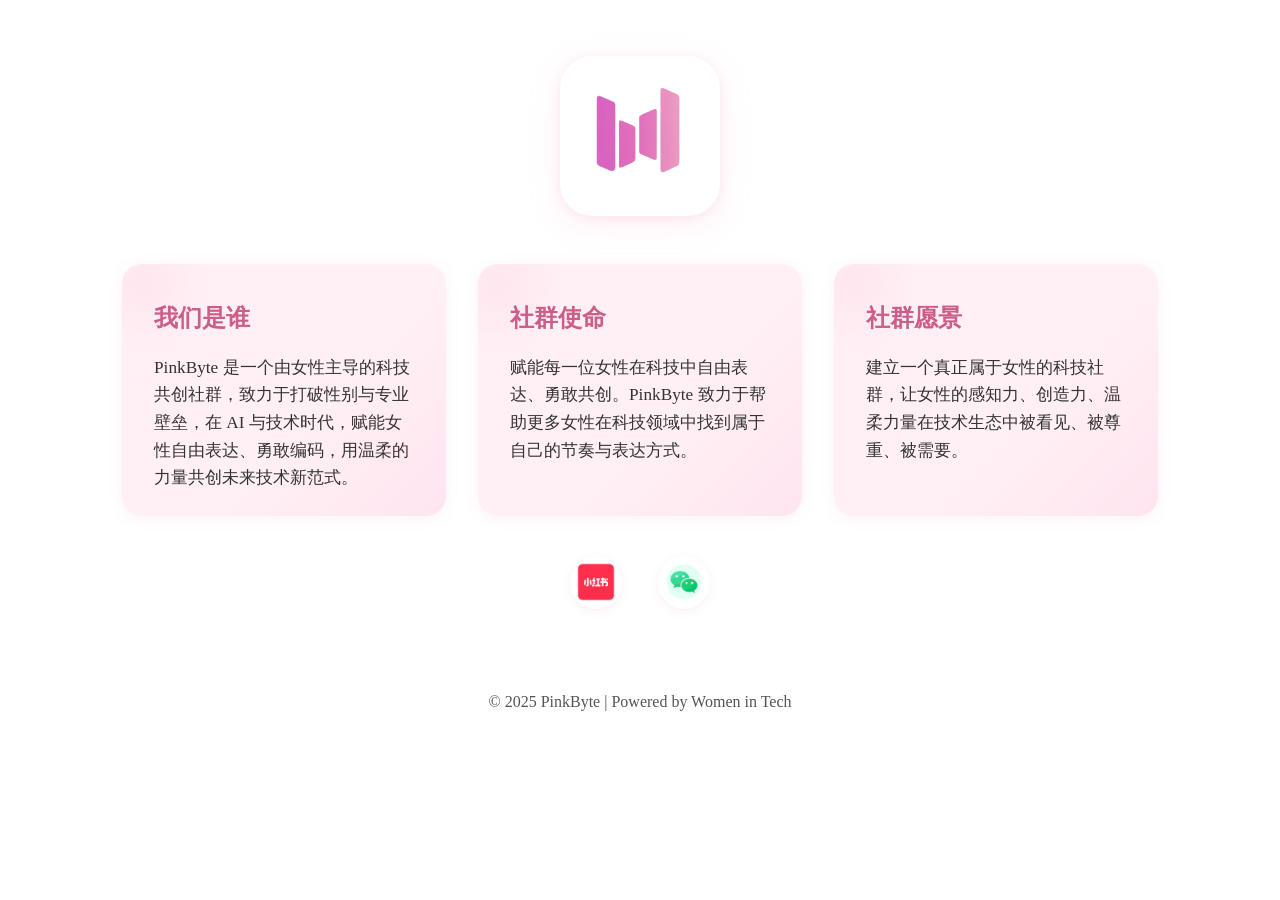
==== index.html @ 0d270187 "feat: 首页UI优化，卡片横排+社媒入口下移" ====
<!DOCTYPE html>
<html lang="zh">
<head>
  <meta charset="UTF-8" />
  <meta name="viewport" content="width=device-width, initial-scale=1.0" />
  <title>PinkByte 社群官网</title>
  <style>
    body, header, section, footer {
      background: #fff !important;
    }
    body {
      margin: 0;
      font-family: -apple-system, BlinkMacSystemFont, 'Segoe UI', Roboto, Oxygen;
      background-color: #fff0f5;
      color: #333;
      line-height: 1.6;
    }
    header {
      background: linear-gradient(to right, #ff9eb5, #ffa7c4);
      color: white;
      padding: 3rem 2rem;
      text-align: center;
    }
    header h1 {
      font-size: 2.5rem;
      margin-bottom: 1rem;
    }
    section {
      max-width: 800px;
      margin: 3rem auto;
      padding: 0 2rem;
    }
    h2 {
      color: #cc5e89;
      font-size: 1.75rem;
      margin-top: 2.5rem;
    }
    p {
      margin: 1rem 0;
    }
    ul {
      margin-left: 1.2rem;
      list-style-type: disc;
    }
    footer {
      background: #f6dbe5;
      text-align: center;
      padding: 2rem;
      color: #555;
    }
    .header-left {
      display: flex;
      align-items: center;
      margin-left: 2.5rem;
    }
    .logo {
      height: 72px;
      width: 72px;
      border-radius: 16px;
      background: #fff;
      box-shadow: 0 2px 8px rgba(255, 158, 181, 0.15);
    }
    .social-icons {
      display: flex;
      gap: 0.6rem;
    }
    .icon-btn {
      background: #fff;
      border: none;
      padding: 0.4rem;
      cursor: pointer;
      border-radius: 50%;
      box-shadow: 0 2px 8px rgba(204,94,137,0.10);
      transition: background 0.2s, box-shadow 0.2s;
    }
    .icon-btn:hover {
      background: #ffe4ef;
      box-shadow: 0 4px 16px rgba(204,94,137,0.18);
    }
    .icon-img {
      width: 40px;
      height: 40px;
      display: block;
    }
    .header-title {
      margin-left: 120px;
      text-align: left;
    }
    @media (max-width: 600px) {
      .header-title {
        margin-left: 0;
        text-align: center;
      }
      .header-left {
        margin-left: 0;
        justify-content: center;
        margin-bottom: 1rem;
      }
    }
    .popup {
      position: fixed;
      z-index: 9999;
      left: 0; top: 0; right: 0; bottom: 0;
      background: rgba(0,0,0,0.3);
      display: flex;
      align-items: center;
      justify-content: center;
    }
    .popup-content {
      background: #fff;
      border-radius: 12px;
      padding: 2rem 1.5rem 1.5rem 1.5rem;
      box-shadow: 0 4px 24px rgba(204,94,137,0.12);
      position: relative;
      min-width: 220px;
      max-width: 90vw;
    }
    .close-btn {
      position: absolute;
      right: 1rem;
      top: 1rem;
      font-size: 1.5rem;
      color: #cc5e89;
      cursor: pointer;
      font-weight: bold;
    }
    .floating-social {
      position: fixed;
      right: 2.2rem;
      bottom: 2.2rem;
      display: flex;
      flex-direction: column;
      gap: 1.2rem;
      z-index: 10000;
    }
    .logo-center {
      display: flex;
      justify-content: center;
      align-items: center;
      margin-top: 3.5rem;
      margin-bottom: 2.5rem;
    }
    .logo-main {
      width: 160px;
      height: 160px;
      border-radius: 32px;
      box-shadow: 0 8px 32px rgba(255, 158, 181, 0.18), 0 1.5px 8px rgba(204,94,137,0.10);
      background: #fff;
      transition: transform 0.5s cubic-bezier(.23,1.02,.64,1), box-shadow 0.5s;
    }
    .logo-main:hover {
      transform: scale(1.08) rotate(-6deg);
      box-shadow: 0 16px 48px rgba(255, 158, 181, 0.28), 0 4px 16px rgba(204,94,137,0.18);
    }
    .card-grid {
      display: flex;
      gap: 2rem;
      justify-content: center;
      flex-wrap: nowrap;
      margin: 0 auto 2.5rem auto;
      max-width: 1100px;
    }
    @media (max-width: 1100px) {
      .card-grid {
        flex-wrap: wrap;
      }
    }
    @media (max-width: 900px) {
      .card-grid {
        flex-direction: column;
        align-items: center;
        gap: 1.5rem;
      }
      .info-card {
        max-width: 95vw;
      }
    }
    .social-row {
      display: flex;
      justify-content: center;
      gap: 2.2rem;
      margin-top: 2.5rem;
      margin-bottom: 1.5rem;
    }
    .social-row .icon-btn {
      background: #fff;
      border: none;
      padding: 0.4rem;
      cursor: pointer;
      border-radius: 50%;
      box-shadow: 0 2px 8px rgba(204,94,137,0.10);
      transition: background 0.2s, box-shadow 0.2s;
    }
    .social-row .icon-btn:hover {
      background: #ffe4ef;
      box-shadow: 0 4px 16px rgba(204,94,137,0.18);
    }
    .social-row .icon-img {
      width: 40px;
      height: 40px;
      display: block;
    }
    .floating-social { display: none !important; }
    .info-card {
      background: linear-gradient(135deg, #fff0f5 60%, #ffe4ef 100%);
      border-radius: 20px;
      box-shadow: 0 2px 16px rgba(204,94,137,0.08);
      padding: 2.2rem 2rem 1.5rem 2rem;
      min-width: 260px;
      max-width: 340px;
      flex: 1 1 280px;
      transition: transform 0.35s cubic-bezier(.23,1.02,.64,1), box-shadow 0.35s;
      position: relative;
      overflow: hidden;
      cursor: pointer;
    }
    .info-card::before {
      content: '';
      position: absolute;
      left: -40px; top: -40px;
      width: 120px; height: 120px;
      background: radial-gradient(circle, #ffb6d5 0%, transparent 80%);
      opacity: 0.18;
      z-index: 0;
    }
    .info-card:hover {
      transform: translateY(-12px) scale(1.04) rotate(-1deg);
      box-shadow: 0 8px 32px rgba(204,94,137,0.16);
    }
    .info-card h2 {
      color: #cc5e89;
      font-size: 1.5rem;
      margin-top: 0;
      margin-bottom: 1rem;
      z-index: 1;
      position: relative;
    }
    .info-card p {
      margin: 0;
      font-size: 1.08rem;
      z-index: 1;
      position: relative;
    }
  </style>
</head>
<body>
  <div class="logo-center">
    <img src="img/logo.png" alt="PinkByte Logo" class="logo-main" />
  </div>
  <section>
    <div class="card-grid">
      <div class="info-card">
        <h2>我们是谁</h2>
        <p>PinkByte 是一个由女性主导的科技共创社群，致力于打破性别与专业壁垒，在 AI 与技术时代，赋能女性自由表达、勇敢编码，用温柔的力量共创未来技术新范式。</p>
      </div>
      <div class="info-card">
        <h2>社群使命</h2>
        <p>赋能每一位女性在科技中自由表达、勇敢共创。PinkByte 致力于帮助更多女性在科技领域中找到属于自己的节奏与表达方式。</p>
      </div>
      <div class="info-card">
        <h2>社群愿景</h2>
        <p>建立一个真正属于女性的科技社群，让女性的感知力、创造力、温柔力量在技术生态中被看见、被尊重、被需要。</p>
      </div>
    </div>
    <div class="social-row">
      <button class="icon-btn" id="btn-rednote" title="小红书">
        <img src="img/rednote.png" alt="小红书" class="icon-img" />
      </button>
      <button class="icon-btn" id="btn-wechat" title="微信社群">
        <img src="img/wechat.png" alt="微信" class="icon-img" />
      </button>
    </div>
  </section>
  <footer>
    &copy; 2025 PinkByte | Powered by Women in Tech
  </footer>

  <!-- 弹窗结构 -->
  <div id="popup" class="popup" style="display:none;">
    <div class="popup-content">
      <span class="close-btn" id="popup-close">&times;</span>
      <img id="popup-img" src="" alt="社交二维码" style="max-width: 300px; max-height: 300px; display: block; margin: 0 auto;" />
    </div>
  </div>

  <script>
    // 社交图标点击弹窗逻辑
    const btnRednote = document.getElementById('btn-rednote');
    const btnWeChat = document.getElementById('btn-wechat');
    const popup = document.getElementById('popup');
    const popupImg = document.getElementById('popup-img');
    const popupClose = document.getElementById('popup-close');

    btnRednote.onclick = function() {
      popupImg.src = 'img/rednote_qr_placeholder.png'; // 小红书二维码占位图
      popup.style.display = 'block';
    };
    btnWeChat.onclick = function() {
      popupImg.src = 'img/wechat_qr_placeholder.png'; // 微信二维码占位图
      popup.style.display = 'block';
    };
    popupClose.onclick = function() {
      popup.style.display = 'none';
      popupImg.src = '';
    };
    window.onclick = function(event) {
      if (event.target === popup) {
        popup.style.display = 'none';
        popupImg.src = '';
      }
    };
  </script>
</body>
</html>
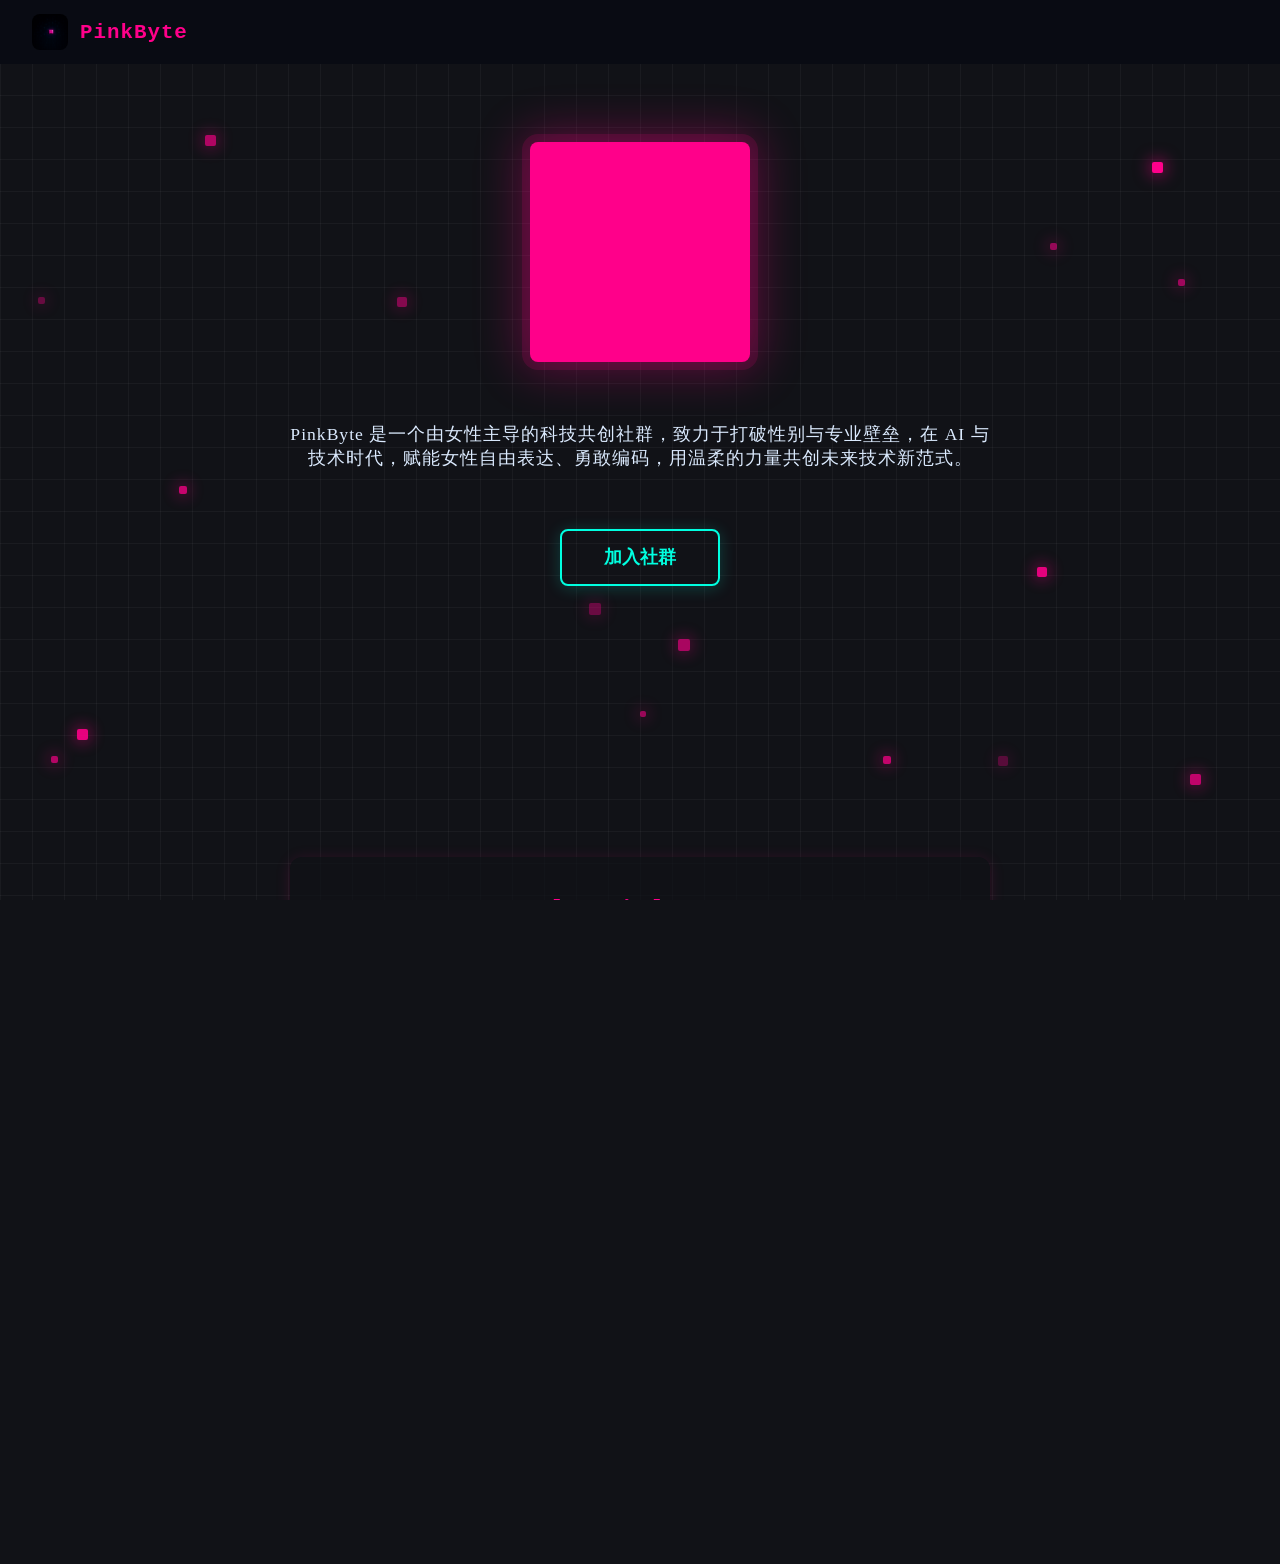
==== commit cef25278: "chore: 目录结构调整与最新内容同步" ====
--- a/index.html
+++ b/index.html
@@ -1,315 +1,263 @@
 <!DOCTYPE html>
 <html lang="zh">
 <head>
-  <meta charset="UTF-8" />
-  <meta name="viewport" content="width=device-width, initial-scale=1.0" />
-  <title>PinkByte 社群官网</title>
+  <meta charset="UTF-8">
+  <meta name="viewport" content="width=device-width, initial-scale=1.0">
+  <title>PinkByte · 女性开发者社群</title>
+  <link rel="stylesheet" href="assets/css/main.css">
   <style>
-    body, header, section, footer {
-      background: #fff !important;
-    }
-    body {
-      margin: 0;
-      font-family: -apple-system, BlinkMacSystemFont, 'Segoe UI', Roboto, Oxygen;
-      background-color: #fff0f5;
-      color: #333;
-      line-height: 1.6;
-    }
-    header {
-      background: linear-gradient(to right, #ff9eb5, #ffa7c4);
-      color: white;
-      padding: 3rem 2rem;
-      text-align: center;
-    }
-    header h1 {
-      font-size: 2.5rem;
-      margin-bottom: 1rem;
-    }
-    section {
-      max-width: 800px;
-      margin: 3rem auto;
-      padding: 0 2rem;
-    }
-    h2 {
-      color: #cc5e89;
-      font-size: 1.75rem;
-      margin-top: 2.5rem;
-    }
-    p {
-      margin: 1rem 0;
-    }
-    ul {
-      margin-left: 1.2rem;
-      list-style-type: disc;
-    }
-    footer {
-      background: #f6dbe5;
-      text-align: center;
-      padding: 2rem;
-      color: #555;
-    }
-    .header-left {
+    body, html {
+      height: 100%;
+      min-height: 100vh;
+      background: #111217;
+      color: #fff;
+      position: relative;
+      overflow-x: hidden;
+    }
+    .pixel-bg {
+      position: fixed;
+      left: 0; top: 0; width: 100vw; height: 100vh;
+      z-index: 0;
+      pointer-events: none;
+      background:
+        linear-gradient(0deg, rgba(255,255,255,0.04) 1px, transparent 1px),
+        linear-gradient(90deg, rgba(255,255,255,0.04) 1px, transparent 1px);
+      background-size: 32px 32px;
+    }
+    .pixel-dot {
+      position: absolute;
+      width: 10px; height: 10px;
+      background: #ff008a;
+      border-radius: 2px;
+      box-shadow: 0 0 16px 2px #ff008a88;
+      z-index: 1;
+    }
+    .main-container {
+      position: relative;
+      z-index: 2;
+      min-height: 100vh;
+      display: flex;
+      flex-direction: column;
+    }
+    .topbar {
+      width: 100vw;
       display: flex;
       align-items: center;
-      margin-left: 2.5rem;
-    }
-    .logo {
-      height: 72px;
-      width: 72px;
-      border-radius: 16px;
+      justify-content: space-between;
+      padding: 0 2.5vw;
+      height: 64px;
+      background: rgba(10,12,20,0.98);
+      font-family: 'JetBrains Mono', 'Consolas', 'Menlo', monospace;
+      font-size: 1.2rem;
+      letter-spacing: 1px;
+      box-sizing: border-box;
+    }
+    .brand {
+      display: flex;
+      align-items: center;
+      font-weight: 700;
+      color: #ff008a;
+      font-size: 1.3rem;
+    }
+    .brand img {
+      height: 36px;
+      width: 36px;
+      border-radius: 8px;
+      margin-right: 12px;
       background: #fff;
-      box-shadow: 0 2px 8px rgba(255, 158, 181, 0.15);
-    }
-    .social-icons {
-      display: flex;
-      gap: 0.6rem;
-    }
-    .icon-btn {
-      background: #fff;
-      border: none;
-      padding: 0.4rem;
-      cursor: pointer;
-      border-radius: 50%;
-      box-shadow: 0 2px 8px rgba(204,94,137,0.10);
-      transition: background 0.2s, box-shadow 0.2s;
-    }
-    .icon-btn:hover {
-      background: #ffe4ef;
-      box-shadow: 0 4px 16px rgba(204,94,137,0.18);
-    }
-    .icon-img {
-      width: 40px;
-      height: 40px;
-      display: block;
-    }
-    .header-title {
-      margin-left: 120px;
-      text-align: left;
-    }
-    @media (max-width: 600px) {
-      .header-title {
-        margin-left: 0;
-        text-align: center;
-      }
-      .header-left {
-        margin-left: 0;
-        justify-content: center;
-        margin-bottom: 1rem;
-      }
-    }
-    .popup {
-      position: fixed;
-      z-index: 9999;
-      left: 0; top: 0; right: 0; bottom: 0;
-      background: rgba(0,0,0,0.3);
-      display: flex;
+    }
+    .menu {
+      display: flex;
+      gap: 2.5vw;
+      font-size: 1rem;
+    }
+    .menu a {
+      color: #fff;
+      text-decoration: none;
+      opacity: 0.85;
+      transition: color 0.2s, opacity 0.2s;
+      font-weight: 500;
+    }
+    .menu a:hover {
+      color: #ff008a;
+      opacity: 1;
+    }
+    .center {
+      flex: 1;
+      display: flex;
+      flex-direction: column;
       align-items: center;
       justify-content: center;
-    }
-    .popup-content {
+      min-height: 600px;
+      position: relative;
+      z-index: 2;
+    }
+    .pixel-square {
+      width: 220px;
+      height: 220px;
+      background: #ff008a;
+      margin-bottom: 2.5rem;
+      border-radius: 8px;
+      box-shadow: 0 0 48px 8px #ff008a55, 0 0 0 8px #ff008a22;
+      animation: pixelFloat 3.2s ease-in-out infinite alternate;
+    }
+    @keyframes pixelFloat {
+      0% {
+        transform: scale(1) rotate(0deg);
+        box-shadow: 0 0 48px 8px #ff008a55, 0 0 0 8px #ff008a22;
+      }
+      40% {
+        transform: scale(1.04) rotate(-2deg);
+        box-shadow: 0 0 64px 16px #ff008a99, 0 0 0 12px #ff008a33;
+      }
+      60% {
+        transform: scale(0.98) rotate(1.5deg);
+        box-shadow: 0 0 40px 6px #ff008a44, 0 0 0 6px #ff008a22;
+      }
+      100% {
+        transform: scale(1.03) rotate(-1.5deg);
+        box-shadow: 0 0 56px 12px #ff008a77, 0 0 0 10px #ff008a22;
+      }
+    }
+    .main-title {
+      font-size: 2.8rem;
+      font-weight: 800;
+      letter-spacing: 2px;
+      margin-bottom: 1.2rem;
+      color: #fff;
+      text-shadow: 0 2px 16px #ff008a33;
+      font-family: 'JetBrains Mono', 'Consolas', 'Menlo', monospace;
+    }
+    .main-title span {
+      color: #ff008a;
+      margin: 0 1.2rem;
+    }
+    .subtitle {
+      font-size: 1.1rem;
+      color: #dbeafe;
+      margin-bottom: 2.5rem;
+      font-weight: 400;
+      letter-spacing: 1px;
+      text-align: center;
+      max-width: 700px;
+    }
+    .btn-group {
+      display: flex;
+      gap: 2rem;
+      margin-top: 1.2rem;
+    }
+    .btn {
+      padding: 0.9rem 2.5rem;
+      font-size: 1.1rem;
+      font-weight: 700;
+      border-radius: 8px;
+      border: 2px solid #ff008a;
+      background: #ff008a;
+      color: #fff;
+      cursor: pointer;
+      transition: background 0.2s, color 0.2s, border 0.2s;
+      box-shadow: 0 2px 16px #ff008a33;
+    }
+    .btn:hover {
       background: #fff;
-      border-radius: 12px;
-      padding: 2rem 1.5rem 1.5rem 1.5rem;
-      box-shadow: 0 4px 24px rgba(204,94,137,0.12);
-      position: relative;
-      min-width: 220px;
-      max-width: 90vw;
-    }
-    .close-btn {
-      position: absolute;
-      right: 1rem;
-      top: 1rem;
-      font-size: 1.5rem;
-      color: #cc5e89;
-      cursor: pointer;
-      font-weight: bold;
-    }
-    .floating-social {
-      position: fixed;
-      right: 2.2rem;
-      bottom: 2.2rem;
-      display: flex;
-      flex-direction: column;
-      gap: 1.2rem;
-      z-index: 10000;
-    }
-    .logo-center {
-      display: flex;
-      justify-content: center;
-      align-items: center;
-      margin-top: 3.5rem;
-      margin-bottom: 2.5rem;
-    }
-    .logo-main {
-      width: 160px;
-      height: 160px;
-      border-radius: 32px;
-      box-shadow: 0 8px 32px rgba(255, 158, 181, 0.18), 0 1.5px 8px rgba(204,94,137,0.10);
-      background: #fff;
-      transition: transform 0.5s cubic-bezier(.23,1.02,.64,1), box-shadow 0.5s;
-    }
-    .logo-main:hover {
-      transform: scale(1.08) rotate(-6deg);
-      box-shadow: 0 16px 48px rgba(255, 158, 181, 0.28), 0 4px 16px rgba(204,94,137,0.18);
-    }
-    .card-grid {
-      display: flex;
-      gap: 2rem;
-      justify-content: center;
-      flex-wrap: nowrap;
-      margin: 0 auto 2.5rem auto;
-      max-width: 1100px;
-    }
-    @media (max-width: 1100px) {
-      .card-grid {
-        flex-wrap: wrap;
-      }
+      color: #ff008a;
+      border-color: #fff;
+    }
+    .btn.secondary {
+      background: transparent;
+      color: #00ffe0;
+      border: 2px solid #00ffe0;
+      box-shadow: 0 2px 16px #00ffe033;
+    }
+    .btn.secondary:hover {
+      background: #00ffe0;
+      color: #111217;
+      border-color: #fff;
     }
     @media (max-width: 900px) {
-      .card-grid {
-        flex-direction: column;
-        align-items: center;
-        gap: 1.5rem;
-      }
-      .info-card {
-        max-width: 95vw;
-      }
-    }
-    .social-row {
-      display: flex;
-      justify-content: center;
-      gap: 2.2rem;
-      margin-top: 2.5rem;
-      margin-bottom: 1.5rem;
-    }
-    .social-row .icon-btn {
-      background: #fff;
-      border: none;
-      padding: 0.4rem;
-      cursor: pointer;
-      border-radius: 50%;
-      box-shadow: 0 2px 8px rgba(204,94,137,0.10);
-      transition: background 0.2s, box-shadow 0.2s;
-    }
-    .social-row .icon-btn:hover {
-      background: #ffe4ef;
-      box-shadow: 0 4px 16px rgba(204,94,137,0.18);
-    }
-    .social-row .icon-img {
-      width: 40px;
-      height: 40px;
-      display: block;
-    }
-    .floating-social { display: none !important; }
-    .info-card {
-      background: linear-gradient(135deg, #fff0f5 60%, #ffe4ef 100%);
-      border-radius: 20px;
-      box-shadow: 0 2px 16px rgba(204,94,137,0.08);
-      padding: 2.2rem 2rem 1.5rem 2rem;
-      min-width: 260px;
-      max-width: 340px;
-      flex: 1 1 280px;
-      transition: transform 0.35s cubic-bezier(.23,1.02,.64,1), box-shadow 0.35s;
-      position: relative;
-      overflow: hidden;
-      cursor: pointer;
-    }
-    .info-card::before {
-      content: '';
-      position: absolute;
-      left: -40px; top: -40px;
-      width: 120px; height: 120px;
-      background: radial-gradient(circle, #ffb6d5 0%, transparent 80%);
-      opacity: 0.18;
-      z-index: 0;
-    }
-    .info-card:hover {
-      transform: translateY(-12px) scale(1.04) rotate(-1deg);
-      box-shadow: 0 8px 32px rgba(204,94,137,0.16);
-    }
-    .info-card h2 {
-      color: #cc5e89;
-      font-size: 1.5rem;
-      margin-top: 0;
-      margin-bottom: 1rem;
-      z-index: 1;
-      position: relative;
-    }
-    .info-card p {
-      margin: 0;
-      font-size: 1.08rem;
-      z-index: 1;
-      position: relative;
+      .main-title { font-size: 2rem; }
+      .pixel-square { width: 140px; height: 140px; }
+      .btn-group { flex-direction: column; gap: 1rem; }
+    }
+    @media (max-width: 600px) {
+      .main-title { font-size: 1.2rem; }
+      .pixel-square { width: 80px; height: 80px; }
+      .center { min-height: 400px; }
+      .btn { font-size: 1rem; padding: 0.7rem 1.2rem; }
+      .topbar { font-size: 1rem; height: 48px; padding: 0 1vw; }
+      .brand img { height: 28px; width: 28px; margin-right: 6px; }
     }
   </style>
 </head>
 <body>
-  <div class="logo-center">
-    <img src="img/logo.png" alt="PinkByte Logo" class="logo-main" />
-  </div>
-  <section>
-    <div class="card-grid">
-      <div class="info-card">
-        <h2>我们是谁</h2>
-        <p>PinkByte 是一个由女性主导的科技共创社群，致力于打破性别与专业壁垒，在 AI 与技术时代，赋能女性自由表达、勇敢编码，用温柔的力量共创未来技术新范式。</p>
-      </div>
-      <div class="info-card">
-        <h2>社群使命</h2>
-        <p>赋能每一位女性在科技中自由表达、勇敢共创。PinkByte 致力于帮助更多女性在科技领域中找到属于自己的节奏与表达方式。</p>
-      </div>
-      <div class="info-card">
-        <h2>社群愿景</h2>
-        <p>建立一个真正属于女性的科技社群，让女性的感知力、创造力、温柔力量在技术生态中被看见、被尊重、被需要。</p>
-      </div>
+  <div class="pixel-bg" id="pixel-bg"></div>
+  <div class="main-container">
+    <div class="topbar">
+      <div class="brand">
+        <img src="images/logo.png" alt="logo" />
+        PinkByte
+      </div>
+      <!-- 菜单已去除 -->
     </div>
-    <div class="social-row">
-      <button class="icon-btn" id="btn-rednote" title="小红书">
-        <img src="img/rednote.png" alt="小红书" class="icon-img" />
-      </button>
-      <button class="icon-btn" id="btn-wechat" title="微信社群">
-        <img src="img/wechat.png" alt="微信" class="icon-img" />
-      </button>
+    <div class="center">
+      <div class="pixel-square"></div>
+      <div class="main-title">
+      </div>
+      <div class="subtitle">
+        PinkByte 是一个由女性主导的科技共创社群，致力于打破性别与专业壁垒，在 AI 与技术时代，赋能女性自由表达、勇敢编码，用温柔的力量共创未来技术新范式。
+      </div>
+      <div class="btn-group" style="justify-content: center;">
+        <button class="btn secondary" id="join-btn" style="margin: 0 auto; display: block; min-width: 160px; border-color: #00ffe0; color: #00ffe0; text-align: center;">加入社群</button>
+      </div>
     </div>
-  </section>
-  <footer>
-    &copy; 2025 PinkByte | Powered by Women in Tech
-  </footer>
-
-  <!-- 弹窗结构 -->
-  <div id="popup" class="popup" style="display:none;">
-    <div class="popup-content">
-      <span class="close-btn" id="popup-close">&times;</span>
-      <img id="popup-img" src="" alt="社交二维码" style="max-width: 300px; max-height: 300px; display: block; margin: 0 auto;" />
+    <!-- 新增 Why PinkByte 一屏 -->
+    <div class="why-section" style="min-height: 100vh; width: 100vw; display: flex; flex-direction: column; align-items: center; justify-content: center; position: relative; z-index: 2; background: none;">
+      <div style="max-width: 700px; background: rgba(17,18,23,0.7); border-radius: 12px; box-shadow: 0 2px 16px #ff008a22; padding: 2.2rem 2.5rem; margin: 0 1.2rem;">
+        <div style="font-size: 2rem; font-weight: 800; color: #ff008a; margin-bottom: 1.2rem; letter-spacing: 2px; text-align: center;">Why PinkByte?</div>
+        <div style="font-size: 1.1rem; color: #dbeafe; line-height: 2; letter-spacing: 1px;">
+          在科技世界里，Byte 是信息的最小单位，构成了一切数据与系统。而我们相信，在构成未来的比特流中，也应该有女性的声音、女性的编码方式。<br><br>
+「Pink」 是一个长期被符号化的颜色，它曾经代表「女性化」、被动、柔弱。但在 PinkByte，我们重新占领它的定义：<br><br>
+粉色，是我们对技术温柔表达的权利。粉色，是协作而非对抗的编码氛围。粉色，是不被定义、也不再被标签化的女性技术能量。PinkByte，不是为了迎合，而是为了重塑。<br><br>
+「PinkByte」将不定期在社群分享资源、组织线下活动，期待你的加入！
+        </div>
+      </div>
     </div>
   </div>
+  <!-- 弹窗遮罩和图片 -->
+  <div id="popup-mask" style="display:none;position:fixed;z-index:9999;left:0;top:0;width:100vw;height:100vh;background:rgba(10,12,20,0.88);backdrop-filter:blur(2px);justify-content:center;align-items:center;">
+    <img src="images/rednote.jpeg" alt="社群二维码" style="max-width:90vw;max-height:80vh;border-radius:12px;box-shadow:0 4px 32px #ff008a55;" id="popup-img">
+  </div>
+  <script>
+    // 随机像素点生成
+    const pixelBg = document.getElementById('pixel-bg');
+    function randomInt(a, b) { return Math.floor(Math.random() * (b - a + 1)) + a; }
+    function createPixelDots(num) {
+      for (let i = 0; i < num; i++) {
+        const dot = document.createElement('div');
+        dot.className = 'pixel-dot';
+        dot.style.left = randomInt(2, 98) + 'vw';
+        dot.style.top = randomInt(8, 90) + 'vh';
+        dot.style.opacity = Math.random() * 0.7 + 0.3;
+        dot.style.width = dot.style.height = randomInt(6, 12) + 'px';
+        pixelBg.appendChild(dot);
+      }
+    }
+    createPixelDots(18);
 
-  <script>
-    // 社交图标点击弹窗逻辑
-    const btnRednote = document.getElementById('btn-rednote');
-    const btnWeChat = document.getElementById('btn-wechat');
-    const popup = document.getElementById('popup');
+    // 弹窗逻辑
+    const joinBtn = document.getElementById('join-btn');
+    const popupMask = document.getElementById('popup-mask');
     const popupImg = document.getElementById('popup-img');
-    const popupClose = document.getElementById('popup-close');
-
-    btnRednote.onclick = function() {
-      popupImg.src = 'img/rednote_qr_placeholder.png'; // 小红书二维码占位图
-      popup.style.display = 'block';
-    };
-    btnWeChat.onclick = function() {
-      popupImg.src = 'img/wechat_qr_placeholder.png'; // 微信二维码占位图
-      popup.style.display = 'block';
-    };
-    popupClose.onclick = function() {
-      popup.style.display = 'none';
-      popupImg.src = '';
-    };
-    window.onclick = function(event) {
-      if (event.target === popup) {
-        popup.style.display = 'none';
-        popupImg.src = '';
-      }
-    };
+    joinBtn.addEventListener('click', function() {
+      popupMask.style.display = 'flex';
+    });
+    popupMask.addEventListener('click', function(e) {
+      if (e.target === popupMask) popupMask.style.display = 'none';
+    });
+    // ESC键关闭
+    document.addEventListener('keydown', function(e) {
+      if (e.key === 'Escape') popupMask.style.display = 'none';
+    });
   </script>
 </body>
 </html>
-
--- a/assets/css/main.css
+++ b/assets/css/main.css
@@ -0,0 +1,8 @@
+html, body {
+	margin: 0;
+	padding: 0;
+	box-sizing: border-box;
+  }
+  *, *::before, *::after {
+	box-sizing: inherit;
+  }
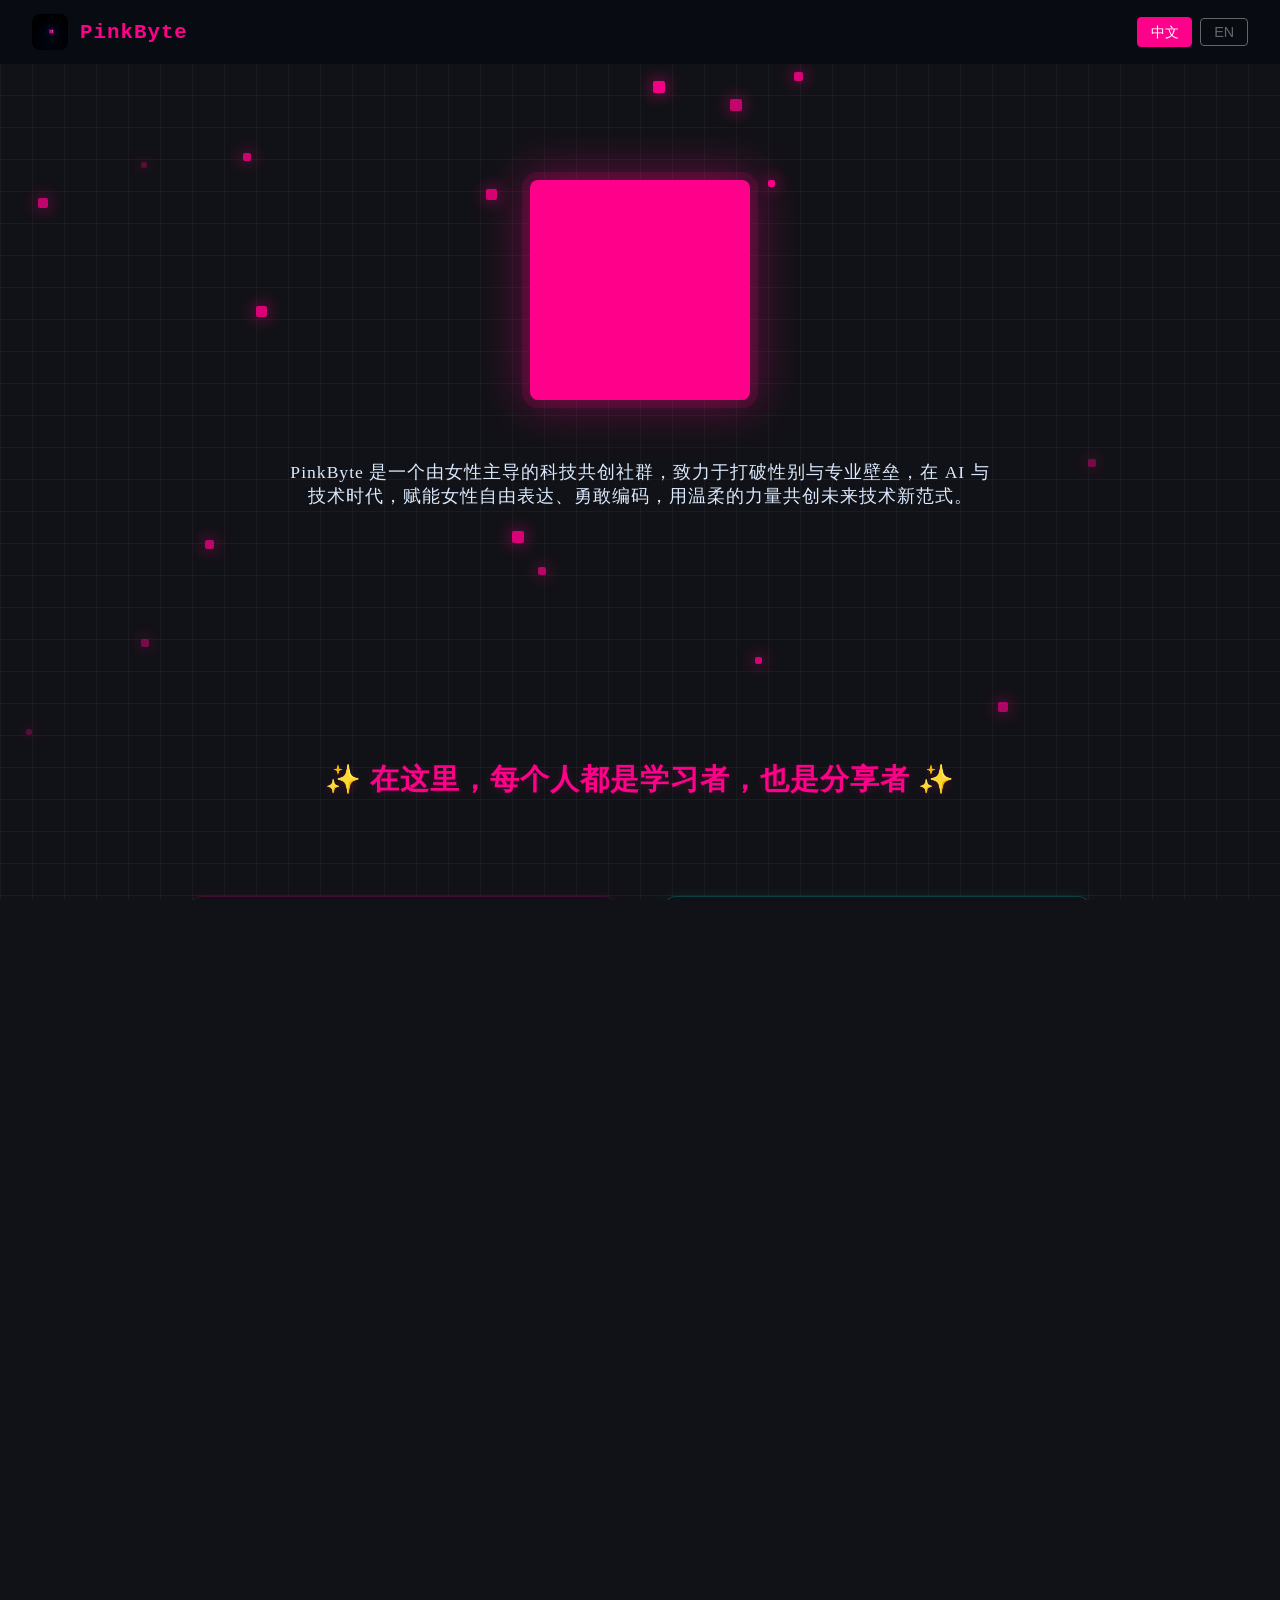
==== commit ac0a1504: "优化页面布局间距和添加中英文语言切换功能" ====
--- a/index.html
+++ b/index.html
@@ -3,7 +3,7 @@
 <head>
   <meta charset="UTF-8">
   <meta name="viewport" content="width=device-width, initial-scale=1.0">
-  <title>PinkByte · 女性开发者社群</title>
+  <title>PinkByte · 开发者社群</title>
   <link rel="stylesheet" href="assets/css/main.css">
   <style>
     body, html {
@@ -187,6 +187,74 @@
       .topbar { font-size: 1rem; height: 48px; padding: 0 1vw; }
       .brand img { height: 28px; width: 28px; margin-right: 6px; }
     }
+    
+    /* 新增：第二屏卡片悬停效果 */
+    .value-card {
+      background: rgba(17,18,23,0.8);
+      border-radius: 12px;
+      padding: 2rem;
+      transition: transform 0.3s ease, box-shadow 0.3s ease;
+      cursor: pointer;
+    }
+    .value-card:hover {
+      transform: translateY(-8px);
+    }
+    .value-card.card-1 {
+      border: 1px solid #ff008a33;
+      box-shadow: 0 4px 20px rgba(255,0,138,0.1);
+    }
+    .value-card.card-1:hover {
+      box-shadow: 0 12px 40px rgba(255,0,138,0.25);
+    }
+    .value-card.card-2 {
+      border: 1px solid #00ffe033;
+      box-shadow: 0 4px 20px rgba(0,255,224,0.1);
+    }
+    .value-card.card-2:hover {
+      box-shadow: 0 12px 40px rgba(0,255,224,0.25);
+    }
+    .value-card.card-3 {
+      border: 1px solid #ffa50033;
+      box-shadow: 0 4px 20px rgba(255,165,0,0.1);
+    }
+    .value-card.card-3:hover {
+      box-shadow: 0 12px 40px rgba(255,165,0,0.25);
+    }
+    
+    /* 语言切换样式 */
+    .lang-btn.active {
+      background: #ff008a !important;
+      color: #fff !important;
+      border-color: #ff008a !important;
+    }
+    .lang-btn:hover {
+      background: #ff008a;
+      color: #fff;
+      border-color: #ff008a;
+    }
+    
+    /* 响应式设计优化 */
+    @media (max-width: 768px) {
+      .why-section {
+        padding: 1rem 0 !important;
+      }
+      .why-section .value-card {
+        padding: 1.5rem !important;
+      }
+      .why-section h2 {
+        font-size: 1.8rem !important;
+      }
+      .why-section h3 {
+        font-size: 1.1rem !important;
+      }
+      .language-switcher {
+        gap: 0.3rem !important;
+      }
+      .lang-btn {
+        padding: 0.2rem 0.6rem !important;
+        font-size: 0.8rem !important;
+      }
+    }
   </style>
 </head>
 <body>
@@ -197,28 +265,132 @@
         <img src="images/logo.png" alt="logo" />
         PinkByte
       </div>
-      <!-- 菜单已去除 -->
+      <!-- 语言切换 -->
+      <div class="language-switcher" style="display: flex; align-items: center; gap: 0.5rem;">
+        <button id="lang-zh" class="lang-btn active" style="background: none; border: 1px solid #ff008a; color: #ff008a; padding: 0.3rem 0.8rem; border-radius: 4px; font-size: 0.9rem; cursor: pointer; transition: all 0.2s;">中文</button>
+        <button id="lang-en" class="lang-btn" style="background: none; border: 1px solid #666; color: #666; padding: 0.3rem 0.8rem; border-radius: 4px; font-size: 0.9rem; cursor: pointer; transition: all 0.2s;">EN</button>
+      </div>
     </div>
     <div class="center">
       <div class="pixel-square"></div>
       <div class="main-title">
       </div>
-      <div class="subtitle">
+      <div class="subtitle" data-zh="PinkByte 是一个由女性主导的科技共创社群，致力于打破性别与专业壁垒，在 AI 与技术时代，赋能女性自由表达、勇敢编码，用温柔的力量共创未来技术新范式。" data-en="PinkByte is a female-led tech co-creation community dedicated to breaking gender and professional barriers, empowering women to express freely and code boldly in the AI and technology era, creating future tech paradigms with gentle strength.">
         PinkByte 是一个由女性主导的科技共创社群，致力于打破性别与专业壁垒，在 AI 与技术时代，赋能女性自由表达、勇敢编码，用温柔的力量共创未来技术新范式。
       </div>
-      <div class="btn-group" style="justify-content: center;">
-        <button class="btn secondary" id="join-btn" style="margin: 0 auto; display: block; min-width: 160px; border-color: #00ffe0; color: #00ffe0; text-align: center;">加入社群</button>
-      </div>
+
     </div>
-    <!-- 新增 Why PinkByte 一屏 -->
-    <div class="why-section" style="min-height: 100vh; width: 100vw; display: flex; flex-direction: column; align-items: center; justify-content: center; position: relative; z-index: 2; background: none;">
-      <div style="max-width: 700px; background: rgba(17,18,23,0.7); border-radius: 12px; box-shadow: 0 2px 16px #ff008a22; padding: 2.2rem 2.5rem; margin: 0 1.2rem;">
-        <div style="font-size: 2rem; font-weight: 800; color: #ff008a; margin-bottom: 1.2rem; letter-spacing: 2px; text-align: center;">Why PinkByte?</div>
-        <div style="font-size: 1.1rem; color: #dbeafe; line-height: 2; letter-spacing: 1px;">
-          在科技世界里，Byte 是信息的最小单位，构成了一切数据与系统。而我们相信，在构成未来的比特流中，也应该有女性的声音、女性的编码方式。<br><br>
-「Pink」 是一个长期被符号化的颜色，它曾经代表「女性化」、被动、柔弱。但在 PinkByte，我们重新占领它的定义：<br><br>
-粉色，是我们对技术温柔表达的权利。粉色，是协作而非对抗的编码氛围。粉色，是不被定义、也不再被标签化的女性技术能量。PinkByte，不是为了迎合，而是为了重塑。<br><br>
-「PinkByte」将不定期在社群分享资源、组织线下活动，期待你的加入！
+    <!-- 第二屏：我们一起做什么 -->
+    <div class="why-section" style="min-height: 100vh; width: 100vw; display: flex; flex-direction: column; align-items: center; justify-content: center; position: relative; z-index: 2; background: none; padding: 6rem 0;">
+      <div style="max-width: 900px; margin: 0 1.2rem;">
+        <!-- 主标题 -->
+        <div style="text-align: center; margin-bottom: 6rem;">
+          <div style="font-size: 1.8rem; font-weight: 600; color: #ff008a; margin-bottom: 0.5rem; letter-spacing: 1px; text-shadow: 0 2px 8px #ff008a33;" data-zh="✨ 在这里，每个人都是学习者，也是分享者 ✨" data-en="✨ Here, everyone is both a learner and a sharer ✨">✨ 在这里，每个人都是学习者，也是分享者 ✨</div>
+        </div>
+        
+        <!-- 社群活动展示 -->
+        <div style="display: grid; grid-template-columns: repeat(auto-fit, minmax(280px, 1fr)); gap: 3rem; margin-bottom: 5rem;">
+          <!-- 活动1：学习分享 -->
+          <div class="value-card card-1" style="text-align: left;">
+            <div style="font-size: 3rem; margin-bottom: 1rem;">📚</div>
+            <div style="font-size: 1.3rem; font-weight: 700; color: #ff008a; margin-bottom: 1rem;" data-zh="一起学习新知识" data-en="Learn New Knowledge Together">一起学习新知识</div>
+            <div style="color: #dbeafe; line-height: 1.6; font-size: 1rem;" data-zh="深度探索前沿AI技术，从GPT到Stable Diffusion，我们一起拆解最新模型的工作原理。这里没有枯燥的理论，只有动手实验和思维碰撞。" data-en="Deeply explore cutting-edge AI technologies, from GPT to Stable Diffusion, we dissect the latest models together. No boring theories here, just hands-on experiments and mind collisions.">
+              深度探索前沿AI技术，从GPT到Stable Diffusion，我们一起拆解最新模型的工作原理。这里没有枯燥的理论，只有动手实验和思维碰撞。
+            </div>
+          </div>
+          
+          <!-- 活动2：实践项目 -->
+          <div class="value-card card-2" style="text-align: left;">
+            <div style="font-size: 3rem; margin-bottom: 1rem;">🛠️</div>
+            <div style="font-size: 1.3rem; font-weight: 700; color: #00ffe0; margin-bottom: 1rem;" data-zh="动手做有趣的项目" data-en="Build Interesting Projects">动手做有趣的项目</div>
+            <div style="color: #dbeafe; line-height: 1.6; font-size: 1rem;" data-zh="48小时黑客松、AI应用开发、硬件原型制作...在这里把想法变成现实。我们相信最好的学习方式就是动手创造，失败了？那就再来一次。" data-en="48-hour hackathons, AI app development, hardware prototyping... Turn ideas into reality here. We believe the best way to learn is by creating. Failed? Let's try again.">
+              48小时黑客松、AI应用开发、硬件原型制作...在这里把想法变成现实。我们相信最好的学习方式就是动手创造，失败了？那就再来一次。
+            </div>
+          </div>
+          
+          <!-- 活动3：线下聚会 -->
+          <div class="value-card card-3" style="text-align: left;">
+            <div style="font-size: 3rem; margin-bottom: 1rem;">☕</div>
+            <div style="font-size: 1.3rem; font-weight: 700; color: #ffa500; margin-bottom: 1rem;" data-zh="线下喝咖啡聊天" data-en="Offline Coffee & Chat">线下喝咖啡聊天</div>
+            <div style="color: #dbeafe; line-height: 1.6; font-size: 1rem;" data-zh="真正的创新发生在面对面的交流中。我们定期举办线下聚会，在咖啡香气中碰撞思想火花，在深夜的讨论中孵化下一个改变世界的想法。" data-en="Real innovation happens in face-to-face conversations. We regularly host offline meetups, sparking ideas over coffee aromas and incubating world-changing concepts in late-night discussions.">
+              真正的创新发生在面对面的交流中。我们定期举办线下聚会，在咖啡香气中碰撞思想火花，在深夜的讨论中孵化下一个改变世界的想法。
+            </div>
+          </div>
+          
+          <!-- 活动4：经验分享 -->
+          <div class="value-card card-1" style="text-align: left;">
+            <div style="font-size: 3rem; margin-bottom: 1rem;">💡</div>
+            <div style="font-size: 1.3rem; font-weight: 700; color: #ff008a; margin-bottom: 1rem;" data-zh="分享工作经验" data-en="Share Work Experience">分享工作经验</div>
+            <div style="color: #dbeafe; line-height: 1.6; font-size: 1rem;" data-zh="从硅谷到深圳，从创业公司到大厂，我们汇聚了各行各业的实战经验。在这里分享真实的踩坑经历，交流最前沿的行业洞察，一起成为更好的建设者。" data-en="From Silicon Valley to Shenzhen, from startups to big tech, we gather real-world experience from all industries. Share authentic failure stories, exchange cutting-edge industry insights, and become better builders together.">
+              从硅谷到深圳，从创业公司到大厂，我们汇聚了各行各业的实战经验。在这里分享真实的踩坑经历，交流最前沿的行业洞察，一起成为更好的建设者。
+            </div>
+          </div>
+        </div>
+        
+        <!-- 我们的价值观 -->
+        <div style="background: rgba(17,18,23,0.7); border-radius: 12px; padding: 3rem; border: 1px solid #ff008a22; margin-bottom: 5rem;">
+          <div style="font-size: 1.8rem; font-weight: 700; color: #ff008a; margin-bottom: 2rem; text-align: center;" data-zh="我们的价值观" data-en="Our Values">我们的价值观</div>
+          <div style="display: grid; grid-template-columns: repeat(auto-fit, minmax(200px, 1fr)); gap: 2rem;">
+            <div style="text-align: center;">
+              <div style="font-size: 2rem; margin-bottom: 1rem;">🌱</div>
+              <div style="color: #dbeafe; font-weight: 600; margin-bottom: 0.5rem;" data-zh="包容友善" data-en="Inclusive & Kind">包容友善</div>
+              <div style="color: #a0a9c0; font-size: 0.9rem; line-height: 1.4;" data-zh="没有愚蠢的问题，只有还没找到答案的好奇心" data-en="No stupid questions, only curiosity seeking answers">没有愚蠢的问题，只有还没找到答案的好奇心</div>
+            </div>
+            <div style="text-align: center;">
+              <div style="font-size: 2rem; margin-bottom: 1rem;">🤝</div>
+              <div style="color: #dbeafe; font-weight: 600; margin-bottom: 0.5rem;" data-zh="互相帮助" data-en="Mutual Support">互相帮助</div>
+              <div style="color: #a0a9c0; font-size: 0.9rem; line-height: 1.4;" data-zh="遇到困难时总有人愿意伸出援手，分享知识让彼此都变得更好" data-en="Someone is always ready to help when facing difficulties, sharing knowledge makes us all better">遇到困难时总有人愿意伸出援手，分享知识让彼此都变得更好</div>
+            </div>
+            <div style="text-align: center;">
+              <div style="font-size: 2rem; margin-bottom: 1rem;">✨</div>
+              <div style="color: #dbeafe; font-weight: 600; margin-bottom: 0.5rem;" data-zh="共同成长" data-en="Grow Together">共同成长</div>
+              <div style="color: #a0a9c0; font-size: 0.9rem; line-height: 1.4;" data-zh="每个人的进步都值得庆祝" data-en="Everyone's progress deserves celebration">每个人的进步都值得庆祝</div>
+            </div>
+          </div>
+        </div>
+        
+        <!-- 真实故事 -->
+        <div style="background: rgba(17,18,23,0.6); border-radius: 12px; padding: 2.5rem; border-left: 4px solid #ff008a; margin-bottom: 2.5rem;">
+          <div style="color: #ff008a; font-weight: 600; margin-bottom: 1rem; font-size: 1.1rem;" data-zh="💬 来自社群成员小雨的分享 - 行政助理" data-en="💬 Sharing from community member Xiaoyu - Administrative Assistant">💬 来自社群成员小雨的分享 - 行政助理</div>
+          <div style="color: #dbeafe; line-height: 1.6; font-style: italic;" data-zh="刚开始我连什么是API都不知道，现在已经能用AI工具帮我自动整理工作表格了。最重要的是，我在这里认识了很多有趣的朋友，大家一起学习的感觉真的很棒！" data-en="I didn't even know what an API was at first, but now I can use AI tools to automatically organize work spreadsheets. Most importantly, I've met many interesting friends here, and learning together feels amazing!">
+            "刚开始我连什么是API都不知道，现在已经能用AI工具帮我自动整理工作表格了。最重要的是，我在这里认识了很多有趣的朋友，大家一起学习的感觉真的很棒！"
+          </div>
+        </div>
+        
+        <div style="background: rgba(17,18,23,0.6); border-radius: 12px; padding: 2.5rem; border-left: 4px solid #00ffe0; margin-bottom: 2.5rem;">
+          <div style="color: #00ffe0; font-weight: 600; margin-bottom: 1rem; font-size: 1.1rem;" data-zh="💬 来自社群成员艾米的分享 - 市场营销" data-en="💬 Sharing from community member Amy - Marketing">💬 来自社群成员艾米的分享 - 市场营销</div>
+          <div style="color: #dbeafe; line-height: 1.6; font-style: italic;" data-zh="用ChatGPT帮我写营销文案，效率提升了3倍！现在我还学会了用AI生成海报，老板都夸我创意越来越好了。社群里的小伙伴们总是第一时间分享最新的AI工具。" data-en="Using ChatGPT to help me write marketing copy has tripled my efficiency! Now I've also learned to use AI to generate posters, and my boss praises my increasingly creative work. Community members always share the latest AI tools first.">
+            "用ChatGPT帮我写营销文案，效率提升了3倍！现在我还学会了用AI生成海报，老板都夸我创意越来越好了。社群里的小伙伴们总是第一时间分享最新的AI工具。"
+          </div>
+        </div>
+        
+        <div style="background: rgba(17,18,23,0.6); border-radius: 12px; padding: 2.5rem; border-left: 4px solid #ffa500; margin-bottom: 2.5rem;">
+          <div style="color: #ffa500; font-weight: 600; margin-bottom: 1rem; font-size: 1.1rem;" data-zh="💬 来自社群成员莉莉的分享 - 教师" data-en="💬 Sharing from community member Lily - Teacher">💬 来自社群成员莉莉的分享 - 教师</div>
+          <div style="color: #dbeafe; line-height: 1.6; font-style: italic;" data-zh="作为老师，我用AI帮助制作课件和出题，节省了很多时间。更重要的是，我学会了如何引导学生正确使用AI工具。在这里遇到了很多同行，大家经常交流教学心得。" data-en="As a teacher, I use AI to help create courseware and exam questions, saving a lot of time. More importantly, I've learned how to guide students to use AI tools correctly. I've met many colleagues here, and we often exchange teaching experiences.">
+            "作为老师，我用AI帮助制作课件和出题，节省了很多时间。更重要的是，我学会了如何引导学生正确使用AI工具。在这里遇到了很多同行，大家经常交流教学心得。"
+          </div>
+        </div>
+        
+        <div style="background: rgba(17,18,23,0.6); border-radius: 12px; padding: 2.5rem; border-left: 4px solid #ff69b4; margin-bottom: 2.5rem;">
+          <div style="color: #ff69b4; font-weight: 600; margin-bottom: 1rem; font-size: 1.1rem;" data-zh="💬 来自社群成员佳佳的分享 - 自由设计师" data-en="💬 Sharing from community member Jiajia - Freelance Designer">💬 来自社群成员佳佳的分享 - 自由设计师</div>
+          <div style="color: #dbeafe; line-height: 1.6; font-style: italic;" data-zh="从零开始学会了用AI辅助设计，现在能快速生成创意草图和配色方案。社群里的技术分享让我跟上了行业趋势，接到的项目也越来越有挑战性。" data-en="I learned to use AI-assisted design from scratch, and now I can quickly generate creative sketches and color schemes. The technical sharing in the community helps me keep up with industry trends, and the projects I receive are becoming more challenging.">
+            "从零开始学会了用AI辅助设计，现在能快速生成创意草图和配色方案。社群里的技术分享让我跟上了行业趋势，接到的项目也越来越有挑战性。"
+          </div>
+        </div>
+        
+        <div style="background: rgba(17,18,23,0.6); border-radius: 12px; padding: 2.5rem; border-left: 4px solid #9370db; margin-bottom: 3rem;">
+          <div style="color: #9370db; font-weight: 600; margin-bottom: 1rem; font-size: 1.1rem;" data-zh="💬 来自社群成员思思的分享 - 财务分析师" data-en="💬 Sharing from community member Sisi - Financial Analyst">💬 来自社群成员思思的分享 - 财务分析师</div>
+          <div style="color: #dbeafe; line-height: 1.6; font-style: italic;" data-zh="学会了用Python处理财务数据，工作效率大大提升。从完全不懂编程到能写简单脚本，这个过程中社群伙伴们给了我很多帮助。现在我也能帮助新人解答问题了。" data-en="I learned to use Python to process financial data, greatly improving work efficiency. From knowing nothing about programming to writing simple scripts, community partners gave me a lot of help in this process. Now I can also help newcomers answer questions.">
+            "学会了用Python处理财务数据，工作效率大大提升。从完全不懂编程到能写简单脚本，这个过程中社群伙伴们给了我很多帮助。现在我也能帮助新人解答问题了。"
+          </div>
+        </div>
+        
+        <!-- 简单邀请 -->
+        <div style="text-align: center; background: rgba(17,18,23,0.5); border-radius: 12px; padding: 3rem; border: 1px solid #ff008a22; margin-bottom: 4rem;">
+          <div style="color: #dbeafe; font-size: 1.1rem; margin-bottom: 1.5rem; line-height: 1.6;" data-zh="如果你也想和我们一起探索AI的乐趣，欢迎加入我们 ✨" data-en="If you want to explore the joy of AI with us, welcome to join us ✨">
+            如果你也想和我们一起探索AI的乐趣，欢迎加入我们 ✨
+          </div>
+          <button class="btn" style="background: #ff008a; border-color: #ff008a; font-size: 1rem; padding: 0.8rem 1.5rem;" data-zh="加入社群" data-en="Join Community">加入社群</button>
         </div>
       </div>
     </div>
@@ -245,12 +417,26 @@
     createPixelDots(18);
 
     // 弹窗逻辑
-    const joinBtn = document.getElementById('join-btn');
     const popupMask = document.getElementById('popup-mask');
     const popupImg = document.getElementById('popup-img');
-    joinBtn.addEventListener('click', function() {
-      popupMask.style.display = 'flex';
-    });
+    
+    // 为所有加入社群按钮绑定事件
+    function bindJoinButtons() {
+      const joinButtons = document.querySelectorAll('.btn');
+      joinButtons.forEach(btn => {
+        if (btn.textContent.includes('加入社群') || btn.textContent.includes('立即加入')) {
+          btn.addEventListener('click', function() {
+            popupMask.style.display = 'flex';
+          });
+        }
+      });
+    }
+    
+
+    
+    // 绑定新的按钮
+    bindJoinButtons();
+    
     popupMask.addEventListener('click', function(e) {
       if (e.target === popupMask) popupMask.style.display = 'none';
     });
@@ -258,6 +444,46 @@
     document.addEventListener('keydown', function(e) {
       if (e.key === 'Escape') popupMask.style.display = 'none';
     });
+    
+    // 语言切换功能
+    let currentLang = 'zh';
+    const langZhBtn = document.getElementById('lang-zh');
+    const langEnBtn = document.getElementById('lang-en');
+    
+    function switchLanguage(lang) {
+      currentLang = lang;
+      
+      // 更新按钮状态
+      if (lang === 'zh') {
+        langZhBtn.classList.add('active');
+        langEnBtn.classList.remove('active');
+      } else {
+        langEnBtn.classList.add('active');
+        langZhBtn.classList.remove('active');
+      }
+      
+      // 更新页面内容
+      const elements = document.querySelectorAll('[data-zh][data-en]');
+      elements.forEach(element => {
+        const text = element.getAttribute('data-' + lang);
+        if (text) {
+          element.textContent = text;
+        }
+      });
+      
+      // 保存语言偏好
+      localStorage.setItem('preferred-language', lang);
+    }
+    
+    // 绑定语言切换事件
+    langZhBtn.addEventListener('click', () => switchLanguage('zh'));
+    langEnBtn.addEventListener('click', () => switchLanguage('en'));
+    
+    // 页面加载时恢复语言偏好
+    const savedLang = localStorage.getItem('preferred-language');
+    if (savedLang && savedLang === 'en') {
+      switchLanguage('en');
+    }
   </script>
 </body>
 </html>
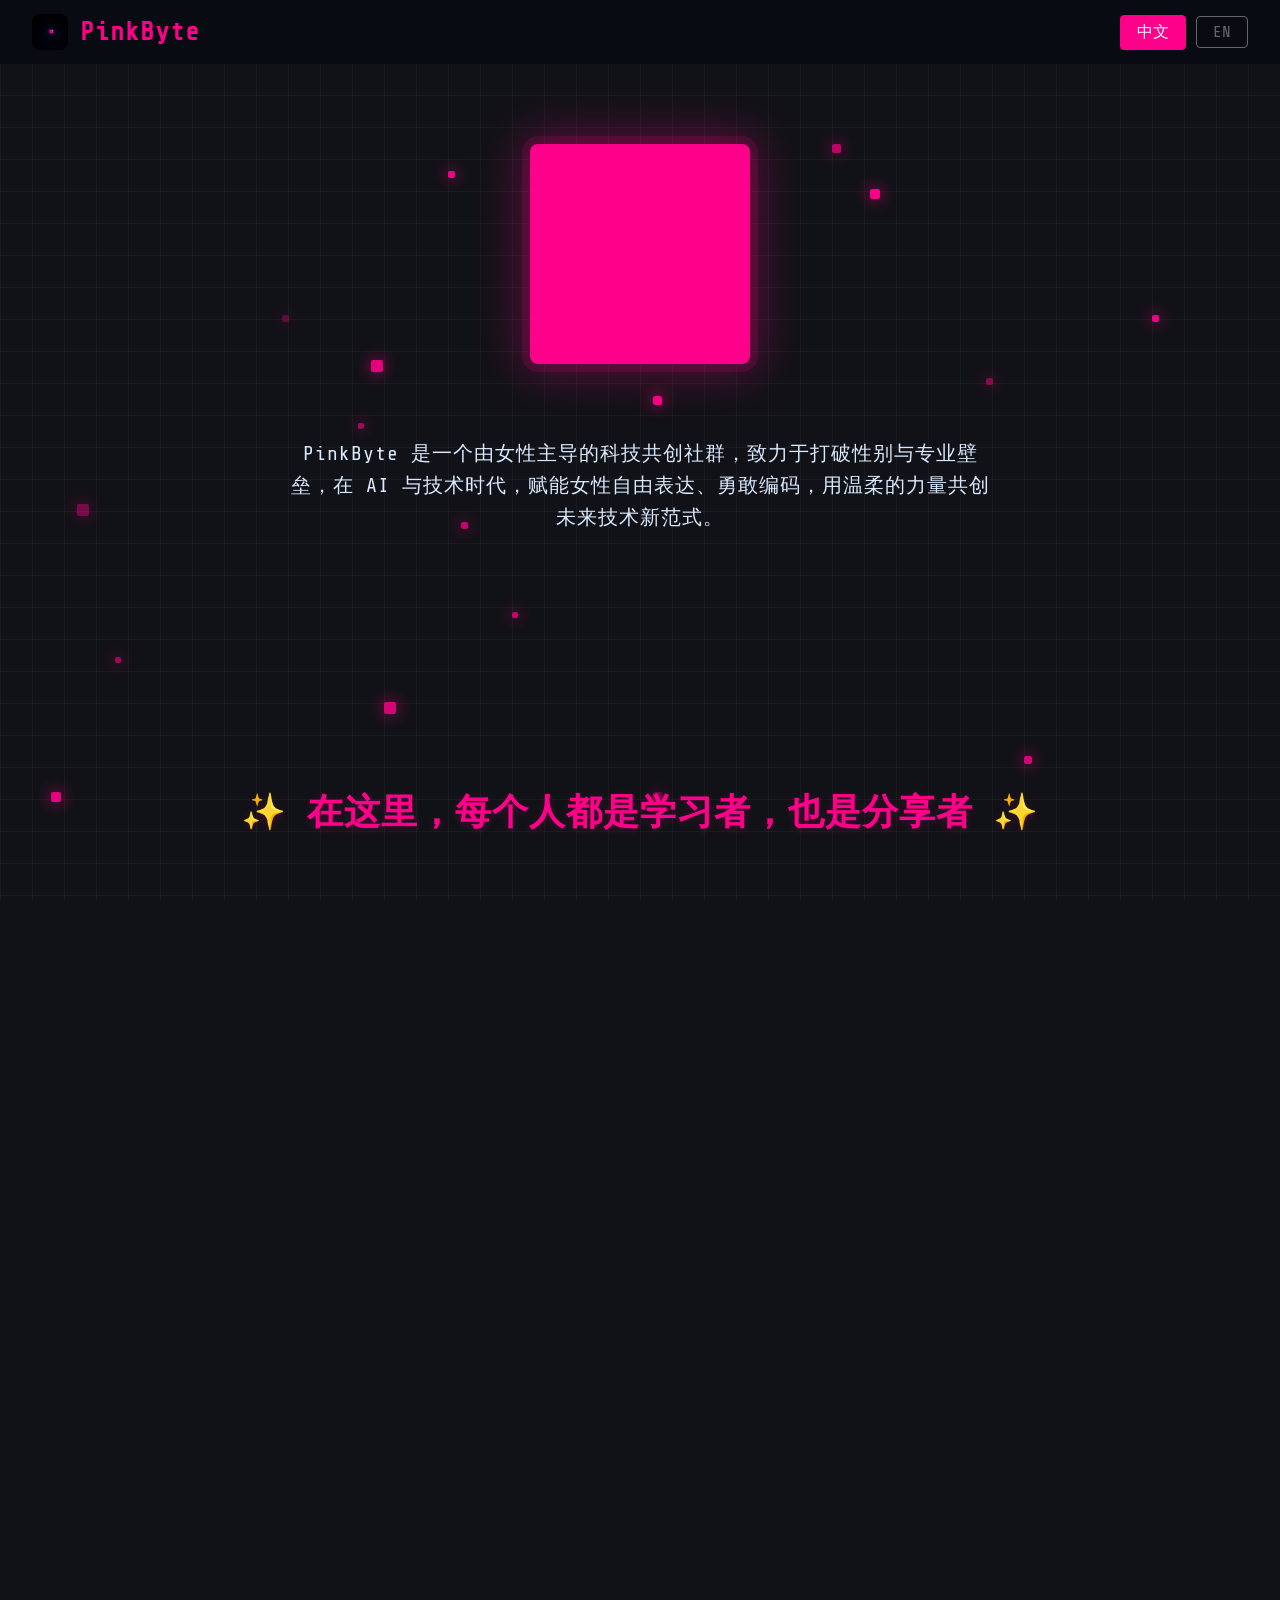
==== commit 204a2db7: "更新字体为Share Tech Mono (Bitcount风格)" ====
--- a/index.html
+++ b/index.html
@@ -5,6 +5,8 @@
   <meta name="viewport" content="width=device-width, initial-scale=1.0">
   <title>PinkByte · 开发者社群</title>
   <link rel="stylesheet" href="assets/css/main.css">
+  <link href="https://fonts.googleapis.com/css2?family=Orbitron:wght@400;700&display=swap" rel="stylesheet">
+    <link href="https://fonts.googleapis.com/css2?family=Share+Tech+Mono&display=swap" rel="stylesheet">
   <style>
     body, html {
       height: 100%;
@@ -13,6 +15,8 @@
       color: #fff;
       position: relative;
       overflow-x: hidden;
+      font-family: 'Share Tech Mono', 'Orbitron', 'Monaco', 'Menlo', monospace;
+      font-size: 20px;
     }
     .pixel-bg {
       position: fixed;
@@ -47,8 +51,7 @@
       padding: 0 2.5vw;
       height: 64px;
       background: rgba(10,12,20,0.98);
-      font-family: 'JetBrains Mono', 'Consolas', 'Menlo', monospace;
-      font-size: 1.2rem;
+      font-size: 16px;
       letter-spacing: 1px;
       box-sizing: border-box;
     }
@@ -69,7 +72,7 @@
     .menu {
       display: flex;
       gap: 2.5vw;
-      font-size: 1rem;
+      font-size: 1.1rem;
     }
     .menu a {
       color: #fff;
@@ -120,26 +123,27 @@
       }
     }
     .main-title {
-      font-size: 2.8rem;
-      font-weight: 800;
+      font-size: 36px;
+      font-weight: normal;
       letter-spacing: 2px;
       margin-bottom: 1.2rem;
       color: #fff;
       text-shadow: 0 2px 16px #ff008a33;
-      font-family: 'JetBrains Mono', 'Consolas', 'Menlo', monospace;
+      line-height: 1.4;
     }
     .main-title span {
       color: #ff008a;
       margin: 0 1.2rem;
     }
     .subtitle {
-      font-size: 1.1rem;
+      font-size: 20px;
       color: #dbeafe;
       margin-bottom: 2.5rem;
-      font-weight: 400;
+      font-weight: normal;
       letter-spacing: 1px;
       text-align: center;
       max-width: 700px;
+      line-height: 1.6;
     }
     .btn-group {
       display: flex;
@@ -147,9 +151,9 @@
       margin-top: 1.2rem;
     }
     .btn {
-      padding: 0.9rem 2.5rem;
-      font-size: 1.1rem;
-      font-weight: 700;
+      padding: 12px 24px;
+      font-size: 18px;
+      font-weight: normal;
       border-radius: 8px;
       border: 2px solid #ff008a;
       background: #ff008a;
@@ -157,6 +161,7 @@
       cursor: pointer;
       transition: background 0.2s, color 0.2s, border 0.2s;
       box-shadow: 0 2px 16px #ff008a33;
+      font-family: 'Share Tech Mono', 'Orbitron', 'Monaco', 'Menlo', monospace;
     }
     .btn:hover {
       background: #fff;
@@ -175,16 +180,17 @@
       border-color: #fff;
     }
     @media (max-width: 900px) {
-      .main-title { font-size: 2rem; }
+      .main-title { font-size: 30px; }
       .pixel-square { width: 140px; height: 140px; }
       .btn-group { flex-direction: column; gap: 1rem; }
     }
     @media (max-width: 600px) {
-      .main-title { font-size: 1.2rem; }
+      .main-title { font-size: 26px; }
+      .subtitle { font-size: 18px; }
       .pixel-square { width: 80px; height: 80px; }
       .center { min-height: 400px; }
-      .btn { font-size: 1rem; padding: 0.7rem 1.2rem; }
-      .topbar { font-size: 1rem; height: 48px; padding: 0 1vw; }
+      .btn { font-size: 18px; padding: 10px 16px; }
+      .topbar { font-size: 18px; height: 48px; padding: 0 1vw; }
       .brand img { height: 28px; width: 28px; margin-right: 6px; }
     }
     
@@ -233,6 +239,34 @@
       border-color: #ff008a;
     }
     
+    /* 全局字体样式 */
+    h1, h2, h3, h4, h5, h6 {
+      font-family: 'Share Tech Mono', 'Orbitron', 'Monaco', 'Menlo', monospace;
+      font-weight: normal;
+      line-height: 1.4;
+    }
+    
+    h2 {
+      font-size: 24px;
+      font-weight: normal;
+    }
+    
+    h3 {
+      font-size: 22px;
+      font-weight: normal;
+    }
+    
+    p, div {
+      line-height: 1.6;
+    }
+    
+    /* 语言切换按钮字体 */
+    .lang-btn {
+      font-family: 'Share Tech Mono', 'Orbitron', 'Monaco', 'Menlo', monospace;
+      font-size: 16px !important;
+      font-weight: normal;
+    }
+    
     /* 响应式设计优化 */
     @media (max-width: 768px) {
       .why-section {
@@ -242,17 +276,17 @@
         padding: 1.5rem !important;
       }
       .why-section h2 {
-        font-size: 1.8rem !important;
+        font-size: 20px !important;
       }
       .why-section h3 {
-        font-size: 1.1rem !important;
+        font-size: 18px !important;
       }
       .language-switcher {
         gap: 0.3rem !important;
       }
       .lang-btn {
         padding: 0.2rem 0.6rem !important;
-        font-size: 0.8rem !important;
+        font-size: 14px !important;
       }
     }
   </style>
@@ -267,8 +301,8 @@
       </div>
       <!-- 语言切换 -->
       <div class="language-switcher" style="display: flex; align-items: center; gap: 0.5rem;">
-        <button id="lang-zh" class="lang-btn active" style="background: none; border: 1px solid #ff008a; color: #ff008a; padding: 0.3rem 0.8rem; border-radius: 4px; font-size: 0.9rem; cursor: pointer; transition: all 0.2s;">中文</button>
-        <button id="lang-en" class="lang-btn" style="background: none; border: 1px solid #666; color: #666; padding: 0.3rem 0.8rem; border-radius: 4px; font-size: 0.9rem; cursor: pointer; transition: all 0.2s;">EN</button>
+        <button id="lang-zh" class="lang-btn active" style="background: none; border: 1px solid #ff008a; color: #ff008a; padding: 0.3rem 0.8rem; border-radius: 4px; font-size: 1rem; cursor: pointer; transition: all 0.2s;">中文</button>
+        <button id="lang-en" class="lang-btn" style="background: none; border: 1px solid #666; color: #666; padding: 0.3rem 0.8rem; border-radius: 4px; font-size: 1rem; cursor: pointer; transition: all 0.2s;">EN</button>
       </div>
     </div>
     <div class="center">
@@ -390,7 +424,7 @@
           <div style="color: #dbeafe; font-size: 1.1rem; margin-bottom: 1.5rem; line-height: 1.6;" data-zh="如果你也想和我们一起探索AI的乐趣，欢迎加入我们 ✨" data-en="If you want to explore the joy of AI with us, welcome to join us ✨">
             如果你也想和我们一起探索AI的乐趣，欢迎加入我们 ✨
           </div>
-          <button class="btn" style="background: #ff008a; border-color: #ff008a; font-size: 1rem; padding: 0.8rem 1.5rem;" data-zh="加入社群" data-en="Join Community">加入社群</button>
+          <button class="btn" style="background: #ff008a; border-color: #ff008a; font-size: 1.1rem; padding: 0.8rem 1.5rem;" data-zh="加入社群" data-en="Join Community">加入社群</button>
         </div>
       </div>
     </div>
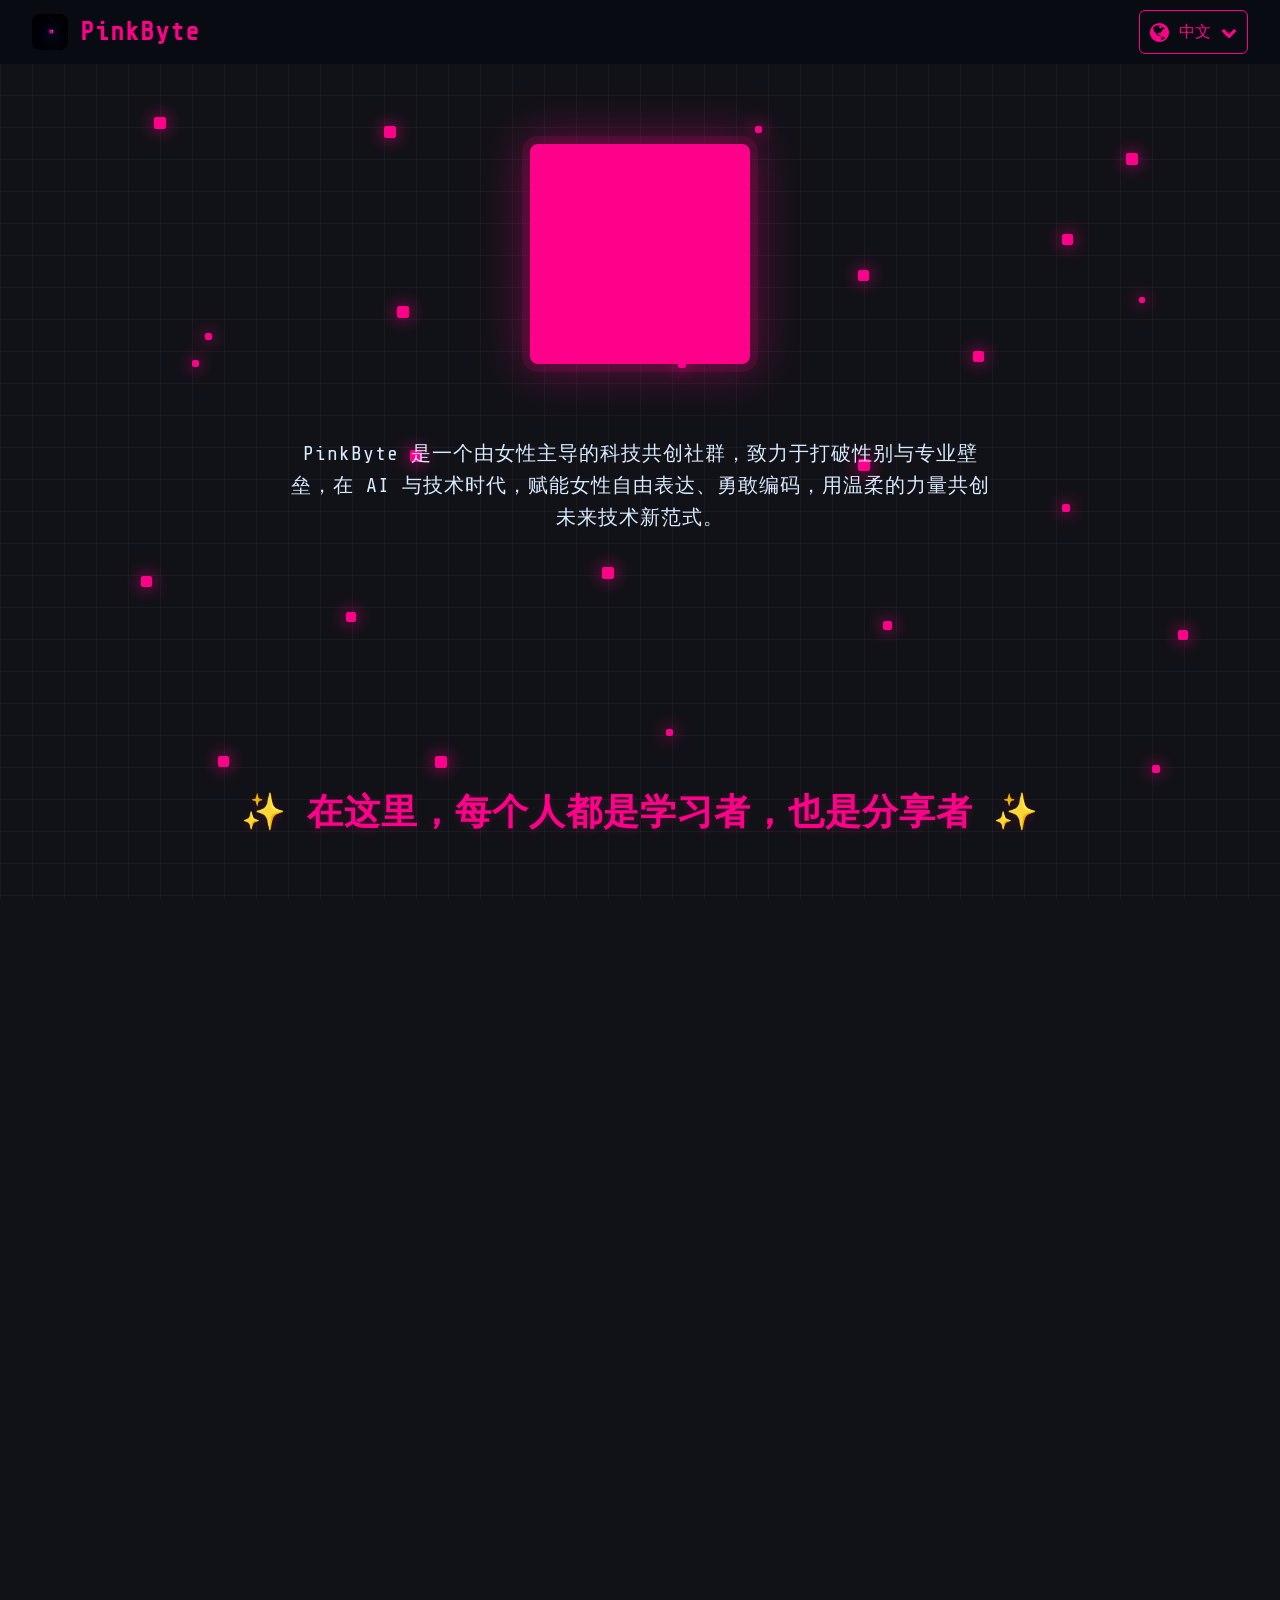
==== commit 250a7cd3: "更新语言切换为地球图标下拉菜单" ====
--- a/index.html
+++ b/index.html
@@ -5,6 +5,7 @@
   <meta name="viewport" content="width=device-width, initial-scale=1.0">
   <title>PinkByte · 开发者社群</title>
   <link rel="stylesheet" href="assets/css/main.css">
+  <link rel="stylesheet" href="assets/css/font-awesome.min.css">
   <link href="https://fonts.googleapis.com/css2?family=Orbitron:wght@400;700&display=swap" rel="stylesheet">
     <link href="https://fonts.googleapis.com/css2?family=Share+Tech+Mono&display=swap" rel="stylesheet">
   <style>
@@ -35,6 +36,29 @@
       border-radius: 2px;
       box-shadow: 0 0 16px 2px #ff008a88;
       z-index: 1;
+      animation: pixelBlink 2s ease-in-out infinite;
+    }
+    @keyframes pixelBlink {
+      0%, 100% {
+        opacity: 0.3;
+        box-shadow: 0 0 16px 2px #ff008a88;
+        transform: scale(1);
+      }
+      25% {
+        opacity: 0.8;
+        box-shadow: 0 0 24px 4px #ff008aaa;
+        transform: scale(1.1);
+      }
+      50% {
+        opacity: 1;
+        box-shadow: 0 0 32px 6px #ff008acc;
+        transform: scale(1.2);
+      }
+      75% {
+        opacity: 0.6;
+        box-shadow: 0 0 20px 3px #ff008a99;
+        transform: scale(1.05);
+      }
     }
     .main-container {
       position: relative;
@@ -228,15 +252,28 @@
     }
     
     /* 语言切换样式 */
-    .lang-btn.active {
-      background: #ff008a !important;
-      color: #fff !important;
-      border-color: #ff008a !important;
-    }
-    .lang-btn:hover {
+    .lang-toggle-btn:hover {
       background: #ff008a;
       color: #fff;
       border-color: #ff008a;
+    }
+    .lang-toggle-btn.active {
+      background: #ff008a;
+      color: #fff;
+      border-color: #ff008a;
+    }
+    .lang-option:hover {
+      background: rgba(255,0,138,0.2) !important;
+    }
+    .lang-option.active {
+      background: rgba(255,0,138,0.3);
+      color: #ff008a;
+    }
+    .lang-dropdown.show {
+      display: block !important;
+    }
+    .lang-toggle-btn.open .fa-chevron-down {
+      transform: rotate(180deg);
     }
     
     /* 全局字体样式 */
@@ -261,10 +298,14 @@
     }
     
     /* 语言切换按钮字体 */
-    .lang-btn {
+    .lang-toggle-btn {
       font-family: 'Share Tech Mono', 'Orbitron', 'Monaco', 'Menlo', monospace;
       font-size: 16px !important;
       font-weight: normal;
+    }
+    .lang-option {
+      font-family: 'Share Tech Mono', 'Orbitron', 'Monaco', 'Menlo', monospace;
+      font-size: 14px;
     }
     
     /* 响应式设计优化 */
@@ -282,11 +323,22 @@
         font-size: 18px !important;
       }
       .language-switcher {
-        gap: 0.3rem !important;
-      }
-      .lang-btn {
-        padding: 0.2rem 0.6rem !important;
+        position: relative;
+      }
+      .lang-toggle-btn {
+        padding: 0.4rem !important;
         font-size: 14px !important;
+      }
+      .lang-toggle-btn span {
+        display: none;
+      }
+      .lang-dropdown {
+        right: 0;
+        min-width: 100px;
+      }
+      .lang-option {
+        padding: 0.6rem 0.8rem !important;
+        font-size: 12px !important;
       }
     }
   </style>
@@ -300,9 +352,22 @@
         PinkByte
       </div>
       <!-- 语言切换 -->
-      <div class="language-switcher" style="display: flex; align-items: center; gap: 0.5rem;">
-        <button id="lang-zh" class="lang-btn active" style="background: none; border: 1px solid #ff008a; color: #ff008a; padding: 0.3rem 0.8rem; border-radius: 4px; font-size: 1rem; cursor: pointer; transition: all 0.2s;">中文</button>
-        <button id="lang-en" class="lang-btn" style="background: none; border: 1px solid #666; color: #666; padding: 0.3rem 0.8rem; border-radius: 4px; font-size: 1rem; cursor: pointer; transition: all 0.2s;">EN</button>
+      <div class="language-switcher" style="position: relative; display: flex; align-items: center;">
+        <button id="lang-toggle" class="lang-toggle-btn" style="background: none; border: 1px solid #ff008a; color: #ff008a; padding: 0.5rem; border-radius: 6px; font-size: 1.2rem; cursor: pointer; transition: all 0.2s; display: flex; align-items: center; gap: 0.5rem;">
+          <i class="fa fa-globe" style="font-size: 1.1rem;"></i>
+          <span id="current-lang">中文</span>
+          <i class="fa fa-chevron-down" style="font-size: 0.8rem; transition: transform 0.2s;"></i>
+        </button>
+        <div id="lang-dropdown" class="lang-dropdown" style="position: absolute; top: 100%; right: 0; background: rgba(17,18,23,0.95); border: 1px solid #ff008a; border-radius: 6px; min-width: 120px; box-shadow: 0 4px 20px rgba(0,0,0,0.3); z-index: 1000; display: none; margin-top: 0.5rem;">
+          <div class="lang-option" data-lang="zh" style="padding: 0.8rem 1rem; cursor: pointer; transition: background 0.2s; border-bottom: 1px solid #333; color: #fff; display: flex; align-items: center; gap: 0.5rem;">
+            <span style="font-size: 1.1rem;">🇨🇳</span>
+            <span>中文</span>
+          </div>
+          <div class="lang-option" data-lang="en" style="padding: 0.8rem 1rem; cursor: pointer; transition: background 0.2s; color: #fff; display: flex; align-items: center; gap: 0.5rem;">
+            <span style="font-size: 1.1rem;">🇺🇸</span>
+            <span>English</span>
+          </div>
+        </div>
       </div>
     </div>
     <div class="center">
@@ -438,17 +503,51 @@
     const pixelBg = document.getElementById('pixel-bg');
     function randomInt(a, b) { return Math.floor(Math.random() * (b - a + 1)) + a; }
     function createPixelDots(num) {
+      const positions = [];
+      const minDistance = 15; // 最小距离（vw单位）
+      
       for (let i = 0; i < num; i++) {
+        let attempts = 0;
+        let validPosition = false;
+        let x, y;
+        
+        // 尝试找到一个不与现有点太近的位置
+        while (!validPosition && attempts < 50) {
+          x = randomInt(5, 95);
+          y = randomInt(10, 85);
+          
+          validPosition = true;
+          for (let pos of positions) {
+            const distance = Math.sqrt(Math.pow(x - pos.x, 2) + Math.pow(y - pos.y, 2));
+            if (distance < minDistance) {
+              validPosition = false;
+              break;
+            }
+          }
+          attempts++;
+        }
+        
+        // 如果找不到合适位置，使用随机位置
+        if (!validPosition) {
+          x = randomInt(5, 95);
+          y = randomInt(10, 85);
+        }
+        
+        positions.push({x, y});
+        
         const dot = document.createElement('div');
         dot.className = 'pixel-dot';
-        dot.style.left = randomInt(2, 98) + 'vw';
-        dot.style.top = randomInt(8, 90) + 'vh';
-        dot.style.opacity = Math.random() * 0.7 + 0.3;
+        dot.style.left = x + 'vw';
+        dot.style.top = y + 'vh';
         dot.style.width = dot.style.height = randomInt(6, 12) + 'px';
+        // 添加随机动画延迟，让闪烁效果更自然
+        dot.style.animationDelay = Math.random() * 2 + 's';
+        // 添加随机动画持续时间变化
+        dot.style.animationDuration = (1.5 + Math.random() * 1) + 's';
         pixelBg.appendChild(dot);
       }
     }
-    createPixelDots(18);
+    createPixelDots(25);
 
     // 弹窗逻辑
     const popupMask = document.getElementById('popup-mask');
@@ -481,20 +580,29 @@
     
     // 语言切换功能
     let currentLang = 'zh';
-    const langZhBtn = document.getElementById('lang-zh');
-    const langEnBtn = document.getElementById('lang-en');
+    const langToggleBtn = document.getElementById('lang-toggle');
+    const langDropdown = document.getElementById('lang-dropdown');
+    const currentLangSpan = document.getElementById('current-lang');
+    const langOptions = document.querySelectorAll('.lang-option');
     
     function switchLanguage(lang) {
       currentLang = lang;
       
-      // 更新按钮状态
+      // 更新当前语言显示
       if (lang === 'zh') {
-        langZhBtn.classList.add('active');
-        langEnBtn.classList.remove('active');
+        currentLangSpan.textContent = '中文';
       } else {
-        langEnBtn.classList.add('active');
-        langZhBtn.classList.remove('active');
-      }
+        currentLangSpan.textContent = 'English';
+      }
+      
+      // 更新选项状态
+      langOptions.forEach(option => {
+        if (option.getAttribute('data-lang') === lang) {
+          option.classList.add('active');
+        } else {
+          option.classList.remove('active');
+        }
+      });
       
       // 更新页面内容
       const elements = document.querySelectorAll('[data-zh][data-en]');
@@ -507,16 +615,44 @@
       
       // 保存语言偏好
       localStorage.setItem('preferred-language', lang);
-    }
-    
-    // 绑定语言切换事件
-    langZhBtn.addEventListener('click', () => switchLanguage('zh'));
-    langEnBtn.addEventListener('click', () => switchLanguage('en'));
+      
+      // 关闭下拉菜单
+      langDropdown.classList.remove('show');
+      langToggleBtn.classList.remove('open');
+    }
+    
+    // 切换下拉菜单显示/隐藏
+    langToggleBtn.addEventListener('click', function(e) {
+      e.stopPropagation();
+      langDropdown.classList.toggle('show');
+      langToggleBtn.classList.toggle('open');
+    });
+    
+    // 绑定语言选项点击事件
+    langOptions.forEach(option => {
+      option.addEventListener('click', function() {
+        const lang = this.getAttribute('data-lang');
+        switchLanguage(lang);
+      });
+    });
+    
+    // 点击其他地方关闭下拉菜单
+    document.addEventListener('click', function() {
+      langDropdown.classList.remove('show');
+      langToggleBtn.classList.remove('open');
+    });
+    
+    // 阻止下拉菜单内部点击事件冒泡
+    langDropdown.addEventListener('click', function(e) {
+      e.stopPropagation();
+    });
     
     // 页面加载时恢复语言偏好
     const savedLang = localStorage.getItem('preferred-language');
     if (savedLang && savedLang === 'en') {
       switchLanguage('en');
+    } else {
+      switchLanguage('zh'); // 确保初始状态正确
     }
   </script>
 </body>
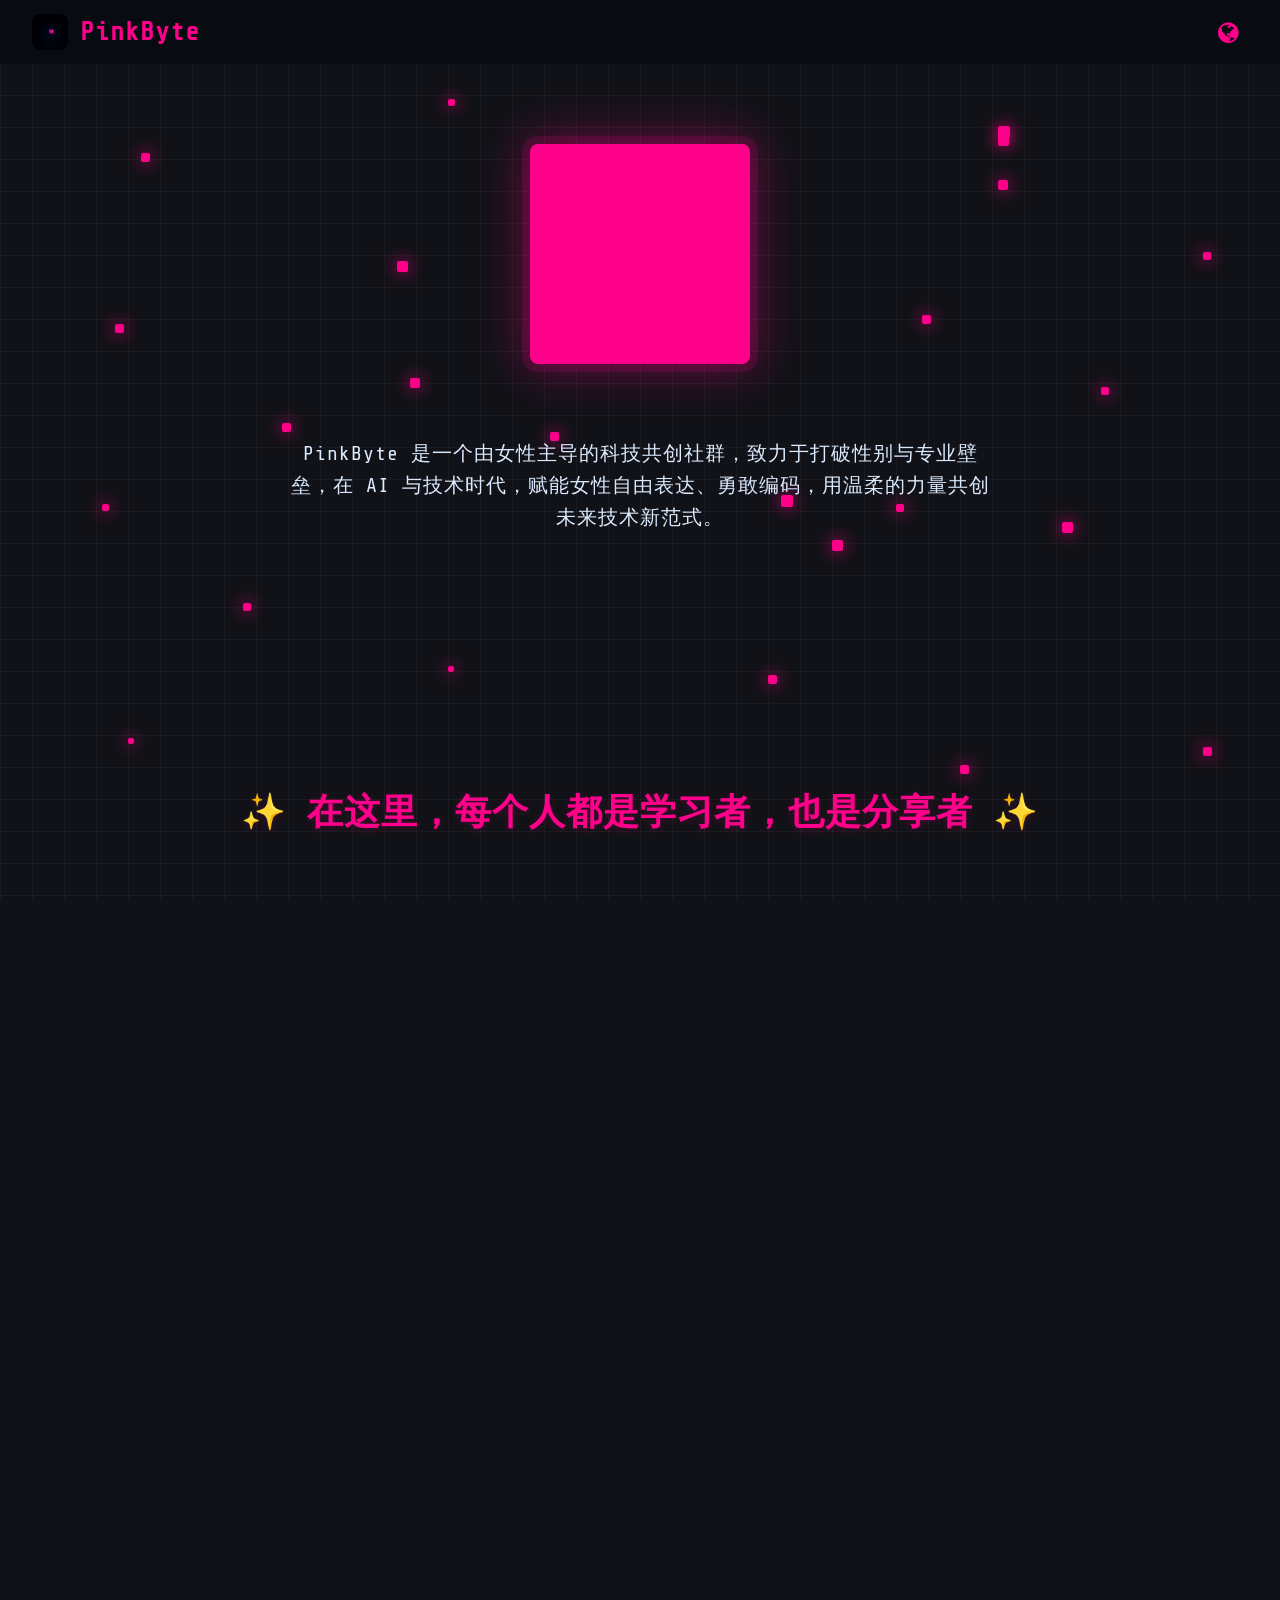
==== commit 796feda5: "移除语言切换地球图标的边框" ====
--- a/index.html
+++ b/index.html
@@ -253,14 +253,14 @@
     
     /* 语言切换样式 */
     .lang-toggle-btn:hover {
-      background: #ff008a;
-      color: #fff;
-      border-color: #ff008a;
+      background: rgba(255,0,138,0.1);
+      color: #ff008a;
+      border-radius: 6px;
     }
     .lang-toggle-btn.active {
-      background: #ff008a;
-      color: #fff;
-      border-color: #ff008a;
+      background: rgba(255,0,138,0.1);
+      color: #ff008a;
+      border-radius: 6px;
     }
     .lang-option:hover {
       background: rgba(255,0,138,0.2) !important;
@@ -326,12 +326,11 @@
         position: relative;
       }
       .lang-toggle-btn {
-        padding: 0.4rem !important;
-        font-size: 14px !important;
-      }
-      .lang-toggle-btn span {
-        display: none;
-      }
+         padding: 0.4rem !important;
+         font-size: 14px !important;
+         width: 36px !important;
+         height: 36px !important;
+       }
       .lang-dropdown {
         right: 0;
         min-width: 100px;
@@ -353,10 +352,8 @@
       </div>
       <!-- 语言切换 -->
       <div class="language-switcher" style="position: relative; display: flex; align-items: center;">
-        <button id="lang-toggle" class="lang-toggle-btn" style="background: none; border: 1px solid #ff008a; color: #ff008a; padding: 0.5rem; border-radius: 6px; font-size: 1.2rem; cursor: pointer; transition: all 0.2s; display: flex; align-items: center; gap: 0.5rem;">
-          <i class="fa fa-globe" style="font-size: 1.1rem;"></i>
-          <span id="current-lang">中文</span>
-          <i class="fa fa-chevron-down" style="font-size: 0.8rem; transition: transform 0.2s;"></i>
+        <button id="lang-toggle" class="lang-toggle-btn" style="background: none; border: none; color: #ff008a; padding: 0.5rem; font-size: 1.2rem; cursor: pointer; transition: all 0.2s; display: flex; align-items: center; justify-content: center; width: 40px; height: 40px;">
+          <i class="fa fa-globe" style="font-size: 1.2rem;"></i>
         </button>
         <div id="lang-dropdown" class="lang-dropdown" style="position: absolute; top: 100%; right: 0; background: rgba(17,18,23,0.95); border: 1px solid #ff008a; border-radius: 6px; min-width: 120px; box-shadow: 0 4px 20px rgba(0,0,0,0.3); z-index: 1000; display: none; margin-top: 0.5rem;">
           <div class="lang-option" data-lang="zh" style="padding: 0.8rem 1rem; cursor: pointer; transition: background 0.2s; border-bottom: 1px solid #333; color: #fff; display: flex; align-items: center; gap: 0.5rem;">
@@ -582,18 +579,10 @@
     let currentLang = 'zh';
     const langToggleBtn = document.getElementById('lang-toggle');
     const langDropdown = document.getElementById('lang-dropdown');
-    const currentLangSpan = document.getElementById('current-lang');
     const langOptions = document.querySelectorAll('.lang-option');
     
     function switchLanguage(lang) {
       currentLang = lang;
-      
-      // 更新当前语言显示
-      if (lang === 'zh') {
-        currentLangSpan.textContent = '中文';
-      } else {
-        currentLangSpan.textContent = 'English';
-      }
       
       // 更新选项状态
       langOptions.forEach(option => {
